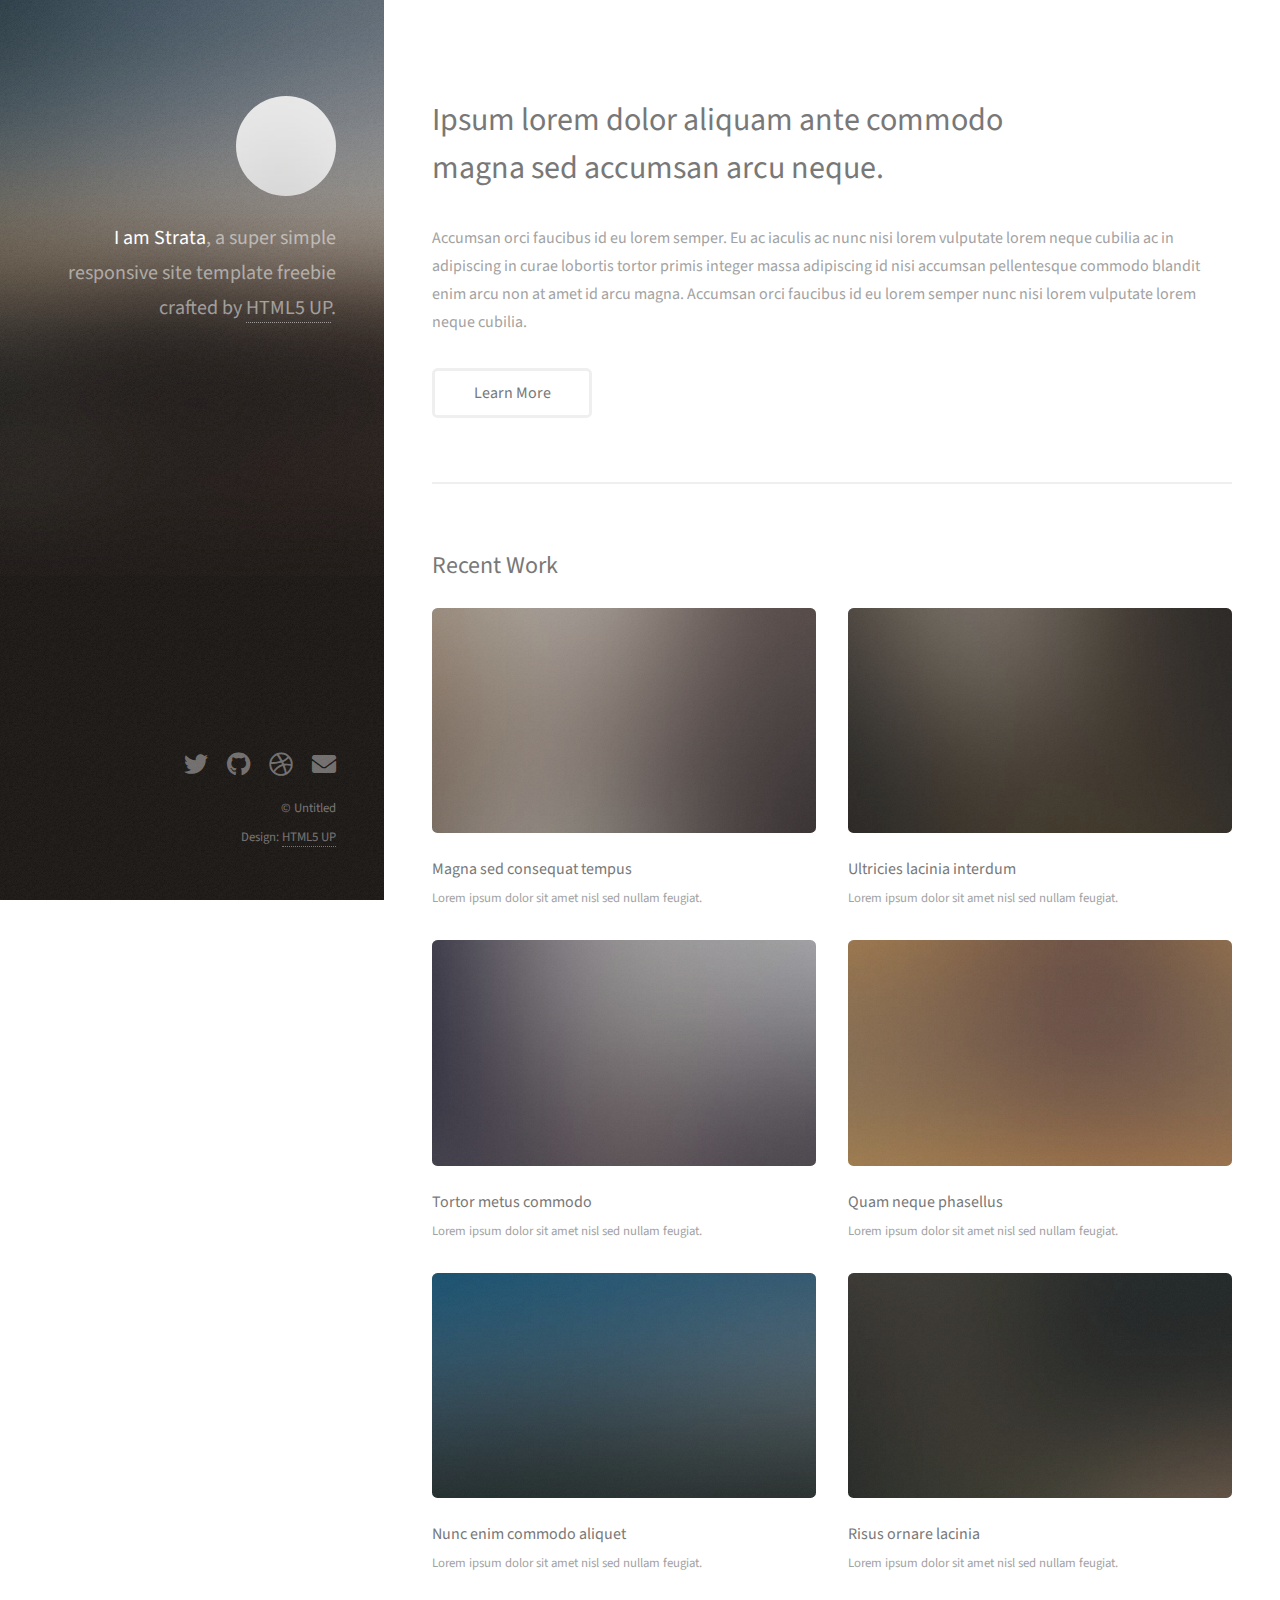
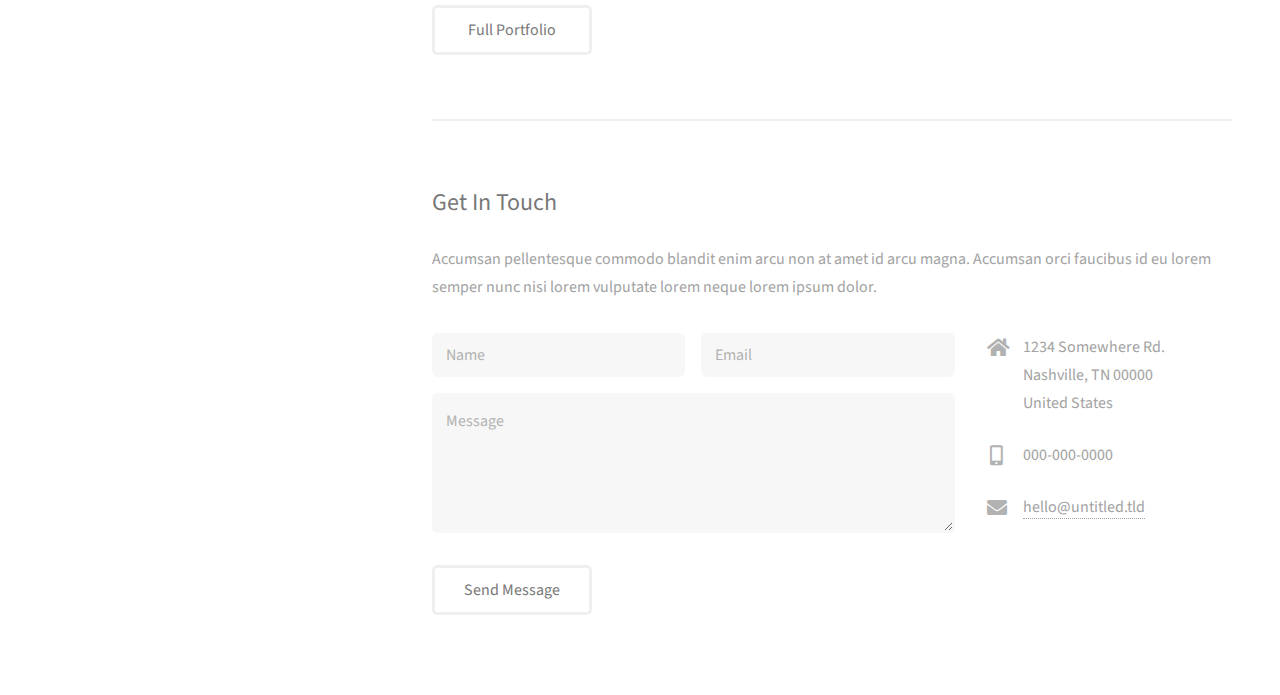
==== html5up-strata/index.html @ d7584b45 "Add files via upload" ====
<!DOCTYPE HTML>
<!--
	Strata by HTML5 UP
	html5up.net | @ajlkn
	Free for personal and commercial use under the CCA 3.0 license (html5up.net/license)
-->
<html>
	<head>
		<title>Strata by HTML5 UP</title>
		<meta charset="utf-8" />
		<meta name="viewport" content="width=device-width, initial-scale=1, user-scalable=no" />
		<link rel="stylesheet" href="assets/css/main.css" />
	</head>
	<body class="is-preload">

		<!-- Header -->
			<header id="header">
				<div class="inner">
					<a href="#" class="image avatar"><img src="images/avatar.jpg" alt="" /></a>
					<h1><strong>I am Strata</strong>, a super simple<br />
					responsive site template freebie<br />
					crafted by <a href="http://html5up.net">HTML5 UP</a>.</h1>
				</div>
			</header>

		<!-- Main -->
			<div id="main">

				<!-- One -->
					<section id="one">
						<header class="major">
							<h2>Ipsum lorem dolor aliquam ante commodo<br />
							magna sed accumsan arcu neque.</h2>
						</header>
						<p>Accumsan orci faucibus id eu lorem semper. Eu ac iaculis ac nunc nisi lorem vulputate lorem neque cubilia ac in adipiscing in curae lobortis tortor primis integer massa adipiscing id nisi accumsan pellentesque commodo blandit enim arcu non at amet id arcu magna. Accumsan orci faucibus id eu lorem semper nunc nisi lorem vulputate lorem neque cubilia.</p>
						<ul class="actions">
							<li><a href="#" class="button">Learn More</a></li>
						</ul>
					</section>

				<!-- Two -->
					<section id="two">
						<h2>Recent Work</h2>
						<div class="row">
							<article class="col-6 col-12-xsmall work-item">
								<a href="images/fulls/01.jpg" class="image fit thumb"><img src="images/thumbs/01.jpg" alt="" /></a>
								<h3>Magna sed consequat tempus</h3>
								<p>Lorem ipsum dolor sit amet nisl sed nullam feugiat.</p>
							</article>
							<article class="col-6 col-12-xsmall work-item">
								<a href="images/fulls/02.jpg" class="image fit thumb"><img src="images/thumbs/02.jpg" alt="" /></a>
								<h3>Ultricies lacinia interdum</h3>
								<p>Lorem ipsum dolor sit amet nisl sed nullam feugiat.</p>
							</article>
							<article class="col-6 col-12-xsmall work-item">
								<a href="images/fulls/03.jpg" class="image fit thumb"><img src="images/thumbs/03.jpg" alt="" /></a>
								<h3>Tortor metus commodo</h3>
								<p>Lorem ipsum dolor sit amet nisl sed nullam feugiat.</p>
							</article>
							<article class="col-6 col-12-xsmall work-item">
								<a href="images/fulls/04.jpg" class="image fit thumb"><img src="images/thumbs/04.jpg" alt="" /></a>
								<h3>Quam neque phasellus</h3>
								<p>Lorem ipsum dolor sit amet nisl sed nullam feugiat.</p>
							</article>
							<article class="col-6 col-12-xsmall work-item">
								<a href="images/fulls/05.jpg" class="image fit thumb"><img src="images/thumbs/05.jpg" alt="" /></a>
								<h3>Nunc enim commodo aliquet</h3>
								<p>Lorem ipsum dolor sit amet nisl sed nullam feugiat.</p>
							</article>
							<article class="col-6 col-12-xsmall work-item">
								<a href="images/fulls/06.jpg" class="image fit thumb"><img src="images/thumbs/06.jpg" alt="" /></a>
								<h3>Risus ornare lacinia</h3>
								<p>Lorem ipsum dolor sit amet nisl sed nullam feugiat.</p>
							</article>
						</div>
						<ul class="actions">
							<li><a href="#" class="button">Full Portfolio</a></li>
						</ul>
					</section>

				<!-- Three -->
					<section id="three">
						<h2>Get In Touch</h2>
						<p>Accumsan pellentesque commodo blandit enim arcu non at amet id arcu magna. Accumsan orci faucibus id eu lorem semper nunc nisi lorem vulputate lorem neque lorem ipsum dolor.</p>
						<div class="row">
							<div class="col-8 col-12-small">
								<form method="post" action="#">
									<div class="row gtr-uniform gtr-50">
										<div class="col-6 col-12-xsmall"><input type="text" name="name" id="name" placeholder="Name" /></div>
										<div class="col-6 col-12-xsmall"><input type="email" name="email" id="email" placeholder="Email" /></div>
										<div class="col-12"><textarea name="message" id="message" placeholder="Message" rows="4"></textarea></div>
									</div>
								</form>
								<ul class="actions">
									<li><input type="submit" value="Send Message" /></li>
								</ul>
							</div>
							<div class="col-4 col-12-small">
								<ul class="labeled-icons">
									<li>
										<h3 class="icon solid fa-home"><span class="label">Address</span></h3>
										1234 Somewhere Rd.<br />
										Nashville, TN 00000<br />
										United States
									</li>
									<li>
										<h3 class="icon solid fa-mobile-alt"><span class="label">Phone</span></h3>
										000-000-0000
									</li>
									<li>
										<h3 class="icon solid fa-envelope"><span class="label">Email</span></h3>
										<a href="#">hello@untitled.tld</a>
									</li>
								</ul>
							</div>
						</div>
					</section>

				<!-- Four -->
				<!--
					<section id="four">
						<h2>Elements</h2>

						<section>
							<h4>Text</h4>
							<p>This is <b>bold</b> and this is <strong>strong</strong>. This is <i>italic</i> and this is <em>emphasized</em>.
							This is <sup>superscript</sup> text and this is <sub>subscript</sub> text.
							This is <u>underlined</u> and this is code: <code>for (;;) { ... }</code>. Finally, <a href="#">this is a link</a>.</p>
							<hr />
							<header>
								<h4>Heading with a Subtitle</h4>
								<p>Lorem ipsum dolor sit amet nullam id egestas urna aliquam</p>
							</header>
							<p>Nunc lacinia ante nunc ac lobortis. Interdum adipiscing gravida odio porttitor sem non mi integer non faucibus ornare mi ut ante amet placerat aliquet. Volutpat eu sed ante lacinia sapien lorem accumsan varius montes viverra nibh in adipiscing blandit tempus accumsan.</p>
							<header>
								<h5>Heading with a Subtitle</h5>
								<p>Lorem ipsum dolor sit amet nullam id egestas urna aliquam</p>
							</header>
							<p>Nunc lacinia ante nunc ac lobortis. Interdum adipiscing gravida odio porttitor sem non mi integer non faucibus ornare mi ut ante amet placerat aliquet. Volutpat eu sed ante lacinia sapien lorem accumsan varius montes viverra nibh in adipiscing blandit tempus accumsan.</p>
							<hr />
							<h2>Heading Level 2</h2>
							<h3>Heading Level 3</h3>
							<h4>Heading Level 4</h4>
							<h5>Heading Level 5</h5>
							<h6>Heading Level 6</h6>
							<hr />
							<h5>Blockquote</h5>
							<blockquote>Fringilla nisl. Donec accumsan interdum nisi, quis tincidunt felis sagittis eget tempus euismod. Vestibulum ante ipsum primis in faucibus vestibulum. Blandit adipiscing eu felis iaculis volutpat ac adipiscing accumsan faucibus. Vestibulum ante ipsum primis in faucibus lorem ipsum dolor sit amet nullam adipiscing eu felis.</blockquote>
							<h5>Preformatted</h5>
							<pre><code>i = 0;

while (!deck.isInOrder()) {
print 'Iteration ' + i;
deck.shuffle();
i++;
}

print 'It took ' + i + ' iterations to sort the deck.';</code></pre>
						</section>

						<section>
							<h4>Lists</h4>
							<div class="row">
								<div class="col-6 col-12-xsmall">
									<h5>Unordered</h5>
									<ul>
										<li>Dolor pulvinar etiam magna etiam.</li>
										<li>Sagittis adipiscing lorem eleifend.</li>
										<li>Felis enim feugiat dolore viverra.</li>
									</ul>
									<h5>Alternate</h5>
									<ul class="alt">
										<li>Dolor pulvinar etiam magna etiam.</li>
										<li>Sagittis adipiscing lorem eleifend.</li>
										<li>Felis enim feugiat dolore viverra.</li>
									</ul>
								</div>
								<div class="col-6 col-12-xsmall">
									<h5>Ordered</h5>
									<ol>
										<li>Dolor pulvinar etiam magna etiam.</li>
										<li>Etiam vel felis at lorem sed viverra.</li>
										<li>Felis enim feugiat dolore viverra.</li>
										<li>Dolor pulvinar etiam magna etiam.</li>
										<li>Etiam vel felis at lorem sed viverra.</li>
										<li>Felis enim feugiat dolore viverra.</li>
									</ol>
									<h5>Icons</h5>
									<ul class="icons">
										<li><a href="#" class="icon brands fa-twitter"><span class="label">Twitter</span></a></li>
										<li><a href="#" class="icon brands fa-facebook-f"><span class="label">Facebook</span></a></li>
										<li><a href="#" class="icon brands fa-instagram"><span class="label">Instagram</span></a></li>
										<li><a href="#" class="icon brands fa-github"><span class="label">Github</span></a></li>
										<li><a href="#" class="icon brands fa-dribbble"><span class="label">Dribbble</span></a></li>
										<li><a href="#" class="icon brands fa-tumblr"><span class="label">Tumblr</span></a></li>
									</ul>
								</div>
							</div>
							<h5>Actions</h5>
							<ul class="actions">
								<li><a href="#" class="button primary">Default</a></li>
								<li><a href="#" class="button">Default</a></li>
							</ul>
							<ul class="actions small">
								<li><a href="#" class="button primary small">Small</a></li>
								<li><a href="#" class="button small">Small</a></li>
							</ul>
							<div class="row">
								<div class="col-6 col-12-small">
									<ul class="actions stacked">
										<li><a href="#" class="button primary">Default</a></li>
										<li><a href="#" class="button">Default</a></li>
									</ul>
								</div>
								<div class="col-6 col-12-small">
									<ul class="actions stacked">
										<li><a href="#" class="button primary small">Small</a></li>
										<li><a href="#" class="button small">Small</a></li>
									</ul>
								</div>
								<div class="col-6 col-12-small">
									<ul class="actions stacked">
										<li><a href="#" class="button primary fit">Default</a></li>
										<li><a href="#" class="button fit">Default</a></li>
									</ul>
								</div>
								<div class="col-6 col-12-small">
									<ul class="actions stacked">
										<li><a href="#" class="button primary small fit">Small</a></li>
										<li><a href="#" class="button small fit">Small</a></li>
									</ul>
								</div>
							</div>
						</section>

						<section>
							<h4>Table</h4>
							<h5>Default</h5>
							<div class="table-wrapper">
								<table>
									<thead>
										<tr>
											<th>Name</th>
											<th>Description</th>
											<th>Price</th>
										</tr>
									</thead>
									<tbody>
										<tr>
											<td>Item One</td>
											<td>Ante turpis integer aliquet porttitor.</td>
											<td>29.99</td>
										</tr>
										<tr>
											<td>Item Two</td>
											<td>Vis ac commodo adipiscing arcu aliquet.</td>
											<td>19.99</td>
										</tr>
										<tr>
											<td>Item Three</td>
											<td> Morbi faucibus arcu accumsan lorem.</td>
											<td>29.99</td>
										</tr>
										<tr>
											<td>Item Four</td>
											<td>Vitae integer tempus condimentum.</td>
											<td>19.99</td>
										</tr>
										<tr>
											<td>Item Five</td>
											<td>Ante turpis integer aliquet porttitor.</td>
											<td>29.99</td>
										</tr>
									</tbody>
									<tfoot>
										<tr>
											<td colspan="2"></td>
											<td>100.00</td>
										</tr>
									</tfoot>
								</table>
							</div>

							<h5>Alternate</h5>
							<div class="table-wrapper">
								<table class="alt">
									<thead>
										<tr>
											<th>Name</th>
											<th>Description</th>
											<th>Price</th>
										</tr>
									</thead>
									<tbody>
										<tr>
											<td>Item One</td>
											<td>Ante turpis integer aliquet porttitor.</td>
											<td>29.99</td>
										</tr>
										<tr>
											<td>Item Two</td>
											<td>Vis ac commodo adipiscing arcu aliquet.</td>
											<td>19.99</td>
										</tr>
										<tr>
											<td>Item Three</td>
											<td> Morbi faucibus arcu accumsan lorem.</td>
											<td>29.99</td>
										</tr>
										<tr>
											<td>Item Four</td>
											<td>Vitae integer tempus condimentum.</td>
											<td>19.99</td>
										</tr>
										<tr>
											<td>Item Five</td>
											<td>Ante turpis integer aliquet porttitor.</td>
											<td>29.99</td>
										</tr>
									</tbody>
									<tfoot>
										<tr>
											<td colspan="2"></td>
											<td>100.00</td>
										</tr>
									</tfoot>
								</table>
							</div>
						</section>

						<section>
							<h4>Buttons</h4>
							<ul class="actions">
								<li><a href="#" class="button primary">Primary</a></li>
								<li><a href="#" class="button">Default</a></li>
							</ul>
							<ul class="actions">
								<li><a href="#" class="button large">Large</a></li>
								<li><a href="#" class="button">Default</a></li>
								<li><a href="#" class="button small">Small</a></li>
							</ul>
							<ul class="actions fit">
								<li><a href="#" class="button primary fit">Fit</a></li>
								<li><a href="#" class="button fit">Fit</a></li>
							</ul>
							<ul class="actions fit small">
								<li><a href="#" class="button primary fit small">Fit + Small</a></li>
								<li><a href="#" class="button fit small">Fit + Small</a></li>
							</ul>
							<ul class="actions">
								<li><a href="#" class="button primary icon solid fa-download">Icon</a></li>
								<li><a href="#" class="button icon solid fa-download">Icon</a></li>
							</ul>
							<ul class="actions">
								<li><span class="button primary disabled">Primary</span></li>
								<li><span class="button disabled">Default</span></li>
							</ul>
						</section>

						<section>
							<h4>Form</h4>
							<form method="post" action="#">
								<div class="row gtr-uniform gtr-50">
									<div class="col-6 col-12-xsmall">
										<input type="text" name="demo-name" id="demo-name" value="" placeholder="Name" />
									</div>
									<div class="col-6 col-12-xsmall">
										<input type="email" name="demo-email" id="demo-email" value="" placeholder="Email" />
									</div>
									<div class="col-12">
										<select name="demo-category" id="demo-category">
											<option value="">- Category -</option>
											<option value="1">Manufacturing</option>
											<option value="1">Shipping</option>
											<option value="1">Administration</option>
											<option value="1">Human Resources</option>
										</select>
									</div>
									<div class="col-4 col-12-small">
										<input type="radio" id="demo-priority-low" name="demo-priority" checked>
										<label for="demo-priority-low">Low Priority</label>
									</div>
									<div class="col-4 col-12-small">
										<input type="radio" id="demo-priority-normal" name="demo-priority">
										<label for="demo-priority-normal">Normal Priority</label>
									</div>
									<div class="col-4 col-12-small">
										<input type="radio" id="demo-priority-high" name="demo-priority">
										<label for="demo-priority-high">High Priority</label>
									</div>
									<div class="col-6 col-12-small">
										<input type="checkbox" id="demo-copy" name="demo-copy">
										<label for="demo-copy">Email me a copy of this message</label>
									</div>
									<div class="col-6 col-12-small">
										<input type="checkbox" id="demo-human" name="demo-human" checked>
										<label for="demo-human">I am a human and not a robot</label>
									</div>
									<div class="col-12">
										<textarea name="demo-message" id="demo-message" placeholder="Enter your message" rows="6"></textarea>
									</div>
									<div class="col-12">
										<ul class="actions">
											<li><input type="submit" value="Send Message" class="primary" /></li>
											<li><input type="reset" value="Reset" /></li>
										</ul>
									</div>
								</div>
							</form>
						</section>

						<section>
							<h4>Image</h4>
							<h5>Fit</h5>
							<div class="box alt">
								<div class="row gtr-50 gtr-uniform">
									<div class="col-12"><span class="image fit"><img src="images/fulls/05.jpg" alt="" /></span></div>
									<div class="col-4"><span class="image fit"><img src="images/thumbs/01.jpg" alt="" /></span></div>
									<div class="col-4"><span class="image fit"><img src="images/thumbs/02.jpg" alt="" /></span></div>
									<div class="col-4"><span class="image fit"><img src="images/thumbs/03.jpg" alt="" /></span></div>
									<div class="col-4"><span class="image fit"><img src="images/thumbs/04.jpg" alt="" /></span></div>
									<div class="col-4"><span class="image fit"><img src="images/thumbs/05.jpg" alt="" /></span></div>
									<div class="col-4"><span class="image fit"><img src="images/thumbs/06.jpg" alt="" /></span></div>
									<div class="col-4"><span class="image fit"><img src="images/thumbs/03.jpg" alt="" /></span></div>
									<div class="col-4"><span class="image fit"><img src="images/thumbs/02.jpg" alt="" /></span></div>
									<div class="col-4"><span class="image fit"><img src="images/thumbs/01.jpg" alt="" /></span></div>
								</div>
							</div>
							<h5>Left &amp; Right</h5>
							<p><span class="image left"><img src="images/avatar.jpg" alt="" /></span>Fringilla nisl. Donec accumsan interdum nisi, quis tincidunt felis sagittis eget. tempus euismod. Vestibulum ante ipsum primis in faucibus vestibulum. Blandit adipiscing eu felis iaculis volutpat ac adipiscing accumsan eu faucibus. Integer ac pellentesque praesent tincidunt felis sagittis eget. tempus euismod. Vestibulum ante ipsum primis in faucibus vestibulum. Blandit adipiscing eu felis iaculis volutpat ac adipiscing accumsan eu faucibus. Integer ac pellentesque praesent. Donec accumsan interdum nisi, quis tincidunt felis sagittis eget. tempus euismod. Vestibulum ante ipsum primis in faucibus vestibulum. Blandit adipiscing eu felis iaculis volutpat ac adipiscing accumsan eu faucibus. Integer ac pellentesque praesent tincidunt felis sagittis eget. tempus euismod. Vestibulum ante ipsum primis in faucibus vestibulum. Blandit adipiscing eu felis iaculis volutpat ac adipiscing accumsan eu faucibus. Integer ac pellentesque praesent.</p>
							<p><span class="image right"><img src="images/avatar.jpg" alt="" /></span>Fringilla nisl. Donec accumsan interdum nisi, quis tincidunt felis sagittis eget. tempus euismod. Vestibulum ante ipsum primis in faucibus vestibulum. Blandit adipiscing eu felis iaculis volutpat ac adipiscing accumsan eu faucibus. Integer ac pellentesque praesent tincidunt felis sagittis eget. tempus euismod. Vestibulum ante ipsum primis in faucibus vestibulum. Blandit adipiscing eu felis iaculis volutpat ac adipiscing accumsan eu faucibus. Integer ac pellentesque praesent. Donec accumsan interdum nisi, quis tincidunt felis sagittis eget. tempus euismod. Vestibulum ante ipsum primis in faucibus vestibulum. Blandit adipiscing eu felis iaculis volutpat ac adipiscing accumsan eu faucibus. Integer ac pellentesque praesent tincidunt felis sagittis eget. tempus euismod. Vestibulum ante ipsum primis in faucibus vestibulum. Blandit adipiscing eu felis iaculis volutpat ac adipiscing accumsan eu faucibus. Integer ac pellentesque praesent.</p>
						</section>

					</section>
				-->

			</div>

		<!-- Footer -->
			<footer id="footer">
				<div class="inner">
					<ul class="icons">
						<li><a href="#" class="icon brands fa-twitter"><span class="label">Twitter</span></a></li>
						<li><a href="#" class="icon brands fa-github"><span class="label">Github</span></a></li>
						<li><a href="#" class="icon brands fa-dribbble"><span class="label">Dribbble</span></a></li>
						<li><a href="#" class="icon solid fa-envelope"><span class="label">Email</span></a></li>
					</ul>
					<ul class="copyright">
						<li>&copy; Untitled</li><li>Design: <a href="http://html5up.net">HTML5 UP</a></li>
					</ul>
				</div>
			</footer>

		<!-- Scripts -->
			<script src="assets/js/jquery.min.js"></script>
			<script src="assets/js/jquery.poptrox.min.js"></script>
			<script src="assets/js/browser.min.js"></script>
			<script src="assets/js/breakpoints.min.js"></script>
			<script src="assets/js/util.js"></script>
			<script src="assets/js/main.js"></script>

	</body>
</html>
---- html5up-strata/assets/css/main.css ----
@import url("fontawesome-all.min.css");
@import url("https://fonts.googleapis.com/css?family=Source+Sans+Pro:400,400italic");

/*
	Strata by HTML5 UP
	html5up.net | @ajlkn
	Free for personal and commercial use under the CCA 3.0 license (html5up.net/license)
*/

html, body, div, span, applet, object,
iframe, h1, h2, h3, h4, h5, h6, p, blockquote,
pre, a, abbr, acronym, address, big, cite,
code, del, dfn, em, img, ins, kbd, q, s, samp,
small, strike, strong, sub, sup, tt, var, b,
u, i, center, dl, dt, dd, ol, ul, li, fieldset,
form, label, legend, table, caption, tbody,
tfoot, thead, tr, th, td, article, aside,
canvas, details, embed, figure, figcaption,
footer, header, hgroup, menu, nav, output, ruby,
section, summary, time, mark, audio, video {
	margin: 0;
	padding: 0;
	border: 0;
	font-size: 100%;
	font: inherit;
	vertical-align: baseline;}

article, aside, details, figcaption, figure,
footer, header, hgroup, menu, nav, section {
	display: block;}

body {
	line-height: 1;
}

ol, ul {
	list-style: none;
}

blockquote, q {
	quotes: none;
}

	blockquote:before, blockquote:after, q:before, q:after {
		content: '';
		content: none;
	}

table {
	border-collapse: collapse;
	border-spacing: 0;
}

body {
	-webkit-text-size-adjust: none;
}

mark {
	background-color: transparent;
	color: inherit;
}

input::-moz-focus-inner {
	border: 0;
	padding: 0;
}

input, select, textarea {
	-moz-appearance: none;
	-webkit-appearance: none;
	-ms-appearance: none;
	appearance: none;
}

/* Basic */

	html {
		box-sizing: border-box;
	}

	*, *:before, *:after {
		box-sizing: inherit;
	}

	body {
		background: #fff;
	}

		body.is-preload *, body.is-preload *:before, body.is-preload *:after {
			-moz-animation: none !important;
			-webkit-animation: none !important;
			-ms-animation: none !important;
			animation: none !important;
			-moz-transition: none !important;
			-webkit-transition: none !important;
			-ms-transition: none !important;
			transition: none !important;
		}

	body, input, select, textarea {
		color: #a2a2a2;
		font-family: "Source Sans Pro", Helvetica, sans-serif;
		font-size: 16pt;
		font-weight: 400;
		line-height: 1.75em;
	}

	a {
		-moz-transition: color 0.2s ease-in-out, border-color 0.2s ease-in-out;
		-webkit-transition: color 0.2s ease-in-out, border-color 0.2s ease-in-out;
		-ms-transition: color 0.2s ease-in-out, border-color 0.2s ease-in-out;
		transition: color 0.2s ease-in-out, border-color 0.2s ease-in-out;
		border-bottom: dotted 1px;
		color: #49bf9d;
		text-decoration: none;
	}

		a:hover {
			border-bottom-color: transparent;
			color: #49bf9d !important;
			text-decoration: none;
		}

	strong, b {
		color: #787878;
		font-weight: 400;
	}

	em, i {
		font-style: italic;
	}

	p {
		margin: 0 0 2em 0;
	}

	h1, h2, h3, h4, h5, h6 {
		color: #787878;
		font-weight: 400;
		line-height: 1em;
		margin: 0 0 1em 0;
	}

		h1 a, h2 a, h3 a, h4 a, h5 a, h6 a {
			color: inherit;
			text-decoration: none;
		}

	h1 {
		font-size: 2em;
		line-height: 1.5em;
	}

	h2 {
		font-size: 1.5em;
		line-height: 1.5em;
	}

	h3 {
		font-size: 1.25em;
		line-height: 1.5em;
	}

	h4 {
		font-size: 1.1em;
		line-height: 1.5em;
	}

	h5 {
		font-size: 0.9em;
		line-height: 1.5em;
	}

	h6 {
		font-size: 0.7em;
		line-height: 1.5em;
	}

	sub {
		font-size: 0.8em;
		position: relative;
		top: 0.5em;
	}

	sup {
		font-size: 0.8em;
		position: relative;
		top: -0.5em;
	}

	hr {
		border: 0;
		border-bottom: solid 2px #efefef;
		margin: 2em 0;
	}

		hr.major {
			margin: 3em 0;
		}

	blockquote {
		border-left: solid 6px #efefef;
		font-style: italic;
		margin: 0 0 2em 0;
		padding: 0.5em 0 0.5em 1.5em;
	}

	code {
		background: #f7f7f7;
		border-radius: 0.35em;
		border: solid 2px #efefef;
		font-family: "Courier New", monospace;
		font-size: 0.9em;
		margin: 0 0.25em;
		padding: 0.25em 0.65em;
	}

	pre {
		-webkit-overflow-scrolling: touch;
		font-family: "Courier New", monospace;
		font-size: 0.9em;
		margin: 0 0 2em 0;
	}

		pre code {
			display: block;
			line-height: 1.75em;
			padding: 1em 1.5em;
			overflow-x: auto;
		}

	.align-left {
		text-align: left;
	}

	.align-center {
		text-align: center;
	}

	.align-right {
		text-align: right;
	}

/* Container */

	.container {
		margin: 0 auto;
		max-width: calc(100% - 4em);
		width: 100%;
	}

		.container.xsmall {
			width: 25%;
		}

		.container.small {
			width: 50%;
		}

		.container.medium {
			width: 75%;
		}

		.container.large {
			width: 125%;
		}

		.container.xlarge {
			width: 150%;
		}

		.container.max {
			width: 100%;
		}

		@media screen and (max-width: 980px) {

			.container {
				width: 100% !important;
				max-width: 100% !important;
			}

		}

		@media screen and (max-width: 480px) {

			.container {
				max-width: calc(100% - 3em);
			}

		}

/* Row */

	.row {
		display: flex;
		flex-wrap: wrap;
		box-sizing: border-box;
		align-items: stretch;
	}

		.row > * {
			box-sizing: border-box;
		}

		.row.gtr-uniform > * > :last-child {
			margin-bottom: 0;
		}

		.row.aln-left {
			justify-content: flex-start;
		}

		.row.aln-center {
			justify-content: center;
		}

		.row.aln-right {
			justify-content: flex-end;
		}

		.row.aln-top {
			align-items: flex-start;
		}

		.row.aln-middle {
			align-items: center;
		}

		.row.aln-bottom {
			align-items: flex-end;
		}

		.row > .imp {
			order: -1;
		}

		.row > .col-1 {
			width: 8.33333%;
		}

		.row > .off-1 {
			margin-left: 8.33333%;
		}

		.row > .col-2 {
			width: 16.66667%;
		}

		.row > .off-2 {
			margin-left: 16.66667%;
		}

		.row > .col-3 {
			width: 25%;
		}

		.row > .off-3 {
			margin-left: 25%;
		}

		.row > .col-4 {
			width: 33.33333%;
		}

		.row > .off-4 {
			margin-left: 33.33333%;
		}

		.row > .col-5 {
			width: 41.66667%;
		}

		.row > .off-5 {
			margin-left: 41.66667%;
		}

		.row > .col-6 {
			width: 50%;
		}

		.row > .off-6 {
			margin-left: 50%;
		}

		.row > .col-7 {
			width: 58.33333%;
		}

		.row > .off-7 {
			margin-left: 58.33333%;
		}

		.row > .col-8 {
			width: 66.66667%;
		}

		.row > .off-8 {
			margin-left: 66.66667%;
		}

		.row > .col-9 {
			width: 75%;
		}

		.row > .off-9 {
			margin-left: 75%;
		}

		.row > .col-10 {
			width: 83.33333%;
		}

		.row > .off-10 {
			margin-left: 83.33333%;
		}

		.row > .col-11 {
			width: 91.66667%;
		}

		.row > .off-11 {
			margin-left: 91.66667%;
		}

		.row > .col-12 {
			width: 100%;
		}

		.row > .off-12 {
			margin-left: 100%;
		}

		.row.gtr-0 {
			margin-top: 0;
			margin-left: 0em;
		}

			.row.gtr-0 > * {
				padding: 0 0 0 0em;
			}

			.row.gtr-0.gtr-uniform {
				margin-top: 0em;
			}

				.row.gtr-0.gtr-uniform > * {
					padding-top: 0em;
				}

		.row.gtr-25 {
			margin-top: 0;
			margin-left: -0.625em;
		}

			.row.gtr-25 > * {
				padding: 0 0 0 0.625em;
			}

			.row.gtr-25.gtr-uniform {
				margin-top: -0.625em;
			}

				.row.gtr-25.gtr-uniform > * {
					padding-top: 0.625em;
				}

		.row.gtr-50 {
			margin-top: 0;
			margin-left: -1.25em;
		}

			.row.gtr-50 > * {
				padding: 0 0 0 1.25em;
			}

			.row.gtr-50.gtr-uniform {
				margin-top: -1.25em;
			}

				.row.gtr-50.gtr-uniform > * {
					padding-top: 1.25em;
				}

		.row {
			margin-top: 0;
			margin-left: -2.5em;
		}

			.row > * {
				padding: 0 0 0 2.5em;
			}

			.row.gtr-uniform {
				margin-top: -2.5em;
			}

				.row.gtr-uniform > * {
					padding-top: 2.5em;
				}

		.row.gtr-150 {
			margin-top: 0;
			margin-left: -3.75em;
		}

			.row.gtr-150 > * {
				padding: 0 0 0 3.75em;
			}

			.row.gtr-150.gtr-uniform {
				margin-top: -3.75em;
			}

				.row.gtr-150.gtr-uniform > * {
					padding-top: 3.75em;
				}

		.row.gtr-200 {
			margin-top: 0;
			margin-left: -5em;
		}

			.row.gtr-200 > * {
				padding: 0 0 0 5em;
			}

			.row.gtr-200.gtr-uniform {
				margin-top: -5em;
			}

				.row.gtr-200.gtr-uniform > * {
					padding-top: 5em;
				}

		@media screen and (max-width: 1800px) {

			.row {
				display: flex;
				flex-wrap: wrap;
				box-sizing: border-box;
				align-items: stretch;
			}

				.row > * {
					box-sizing: border-box;
				}

				.row.gtr-uniform > * > :last-child {
					margin-bottom: 0;
				}

				.row.aln-left {
					justify-content: flex-start;
				}

				.row.aln-center {
					justify-content: center;
				}

				.row.aln-right {
					justify-content: flex-end;
				}

				.row.aln-top {
					align-items: flex-start;
				}

				.row.aln-middle {
					align-items: center;
				}

				.row.aln-bottom {
					align-items: flex-end;
				}

				.row > .imp-xlarge {
					order: -1;
				}

				.row > .col-1-xlarge {
					width: 8.33333%;
				}

				.row > .off-1-xlarge {
					margin-left: 8.33333%;
				}

				.row > .col-2-xlarge {
					width: 16.66667%;
				}

				.row > .off-2-xlarge {
					margin-left: 16.66667%;
				}

				.row > .col-3-xlarge {
					width: 25%;
				}

				.row > .off-3-xlarge {
					margin-left: 25%;
				}

				.row > .col-4-xlarge {
					width: 33.33333%;
				}

				.row > .off-4-xlarge {
					margin-left: 33.33333%;
				}

				.row > .col-5-xlarge {
					width: 41.66667%;
				}

				.row > .off-5-xlarge {
					margin-left: 41.66667%;
				}

				.row > .col-6-xlarge {
					width: 50%;
				}

				.row > .off-6-xlarge {
					margin-left: 50%;
				}

				.row > .col-7-xlarge {
					width: 58.33333%;
				}

				.row > .off-7-xlarge {
					margin-left: 58.33333%;
				}

				.row > .col-8-xlarge {
					width: 66.66667%;
				}

				.row > .off-8-xlarge {
					margin-left: 66.66667%;
				}

				.row > .col-9-xlarge {
					width: 75%;
				}

				.row > .off-9-xlarge {
					margin-left: 75%;
				}

				.row > .col-10-xlarge {
					width: 83.33333%;
				}

				.row > .off-10-xlarge {
					margin-left: 83.33333%;
				}

				.row > .col-11-xlarge {
					width: 91.66667%;
				}

				.row > .off-11-xlarge {
					margin-left: 91.66667%;
				}

				.row > .col-12-xlarge {
					width: 100%;
				}

				.row > .off-12-xlarge {
					margin-left: 100%;
				}

				.row.gtr-0 {
					margin-top: 0;
					margin-left: 0em;
				}

					.row.gtr-0 > * {
						padding: 0 0 0 0em;
					}

					.row.gtr-0.gtr-uniform {
						margin-top: 0em;
					}

						.row.gtr-0.gtr-uniform > * {
							padding-top: 0em;
						}

				.row.gtr-25 {
					margin-top: 0;
					margin-left: -0.625em;
				}

					.row.gtr-25 > * {
						padding: 0 0 0 0.625em;
					}

					.row.gtr-25.gtr-uniform {
						margin-top: -0.625em;
					}

						.row.gtr-25.gtr-uniform > * {
							padding-top: 0.625em;
						}

				.row.gtr-50 {
					margin-top: 0;
					margin-left: -1.25em;
				}

					.row.gtr-50 > * {
						padding: 0 0 0 1.25em;
					}

					.row.gtr-50.gtr-uniform {
						margin-top: -1.25em;
					}

						.row.gtr-50.gtr-uniform > * {
							padding-top: 1.25em;
						}

				.row {
					margin-top: 0;
					margin-left: -2.5em;
				}

					.row > * {
						padding: 0 0 0 2.5em;
					}

					.row.gtr-uniform {
						margin-top: -2.5em;
					}

						.row.gtr-uniform > * {
							padding-top: 2.5em;
						}

				.row.gtr-150 {
					margin-top: 0;
					margin-left: -3.75em;
				}

					.row.gtr-150 > * {
						padding: 0 0 0 3.75em;
					}

					.row.gtr-150.gtr-uniform {
						margin-top: -3.75em;
					}

						.row.gtr-150.gtr-uniform > * {
							padding-top: 3.75em;
						}

				.row.gtr-200 {
					margin-top: 0;
					margin-left: -5em;
				}

					.row.gtr-200 > * {
						padding: 0 0 0 5em;
					}

					.row.gtr-200.gtr-uniform {
						margin-top: -5em;
					}

						.row.gtr-200.gtr-uniform > * {
							padding-top: 5em;
						}

		}

		@media screen and (max-width: 1280px) {

			.row {
				display: flex;
				flex-wrap: wrap;
				box-sizing: border-box;
				align-items: stretch;
			}

				.row > * {
					box-sizing: border-box;
				}

				.row.gtr-uniform > * > :last-child {
					margin-bottom: 0;
				}

				.row.aln-left {
					justify-content: flex-start;
				}

				.row.aln-center {
					justify-content: center;
				}

				.row.aln-right {
					justify-content: flex-end;
				}

				.row.aln-top {
					align-items: flex-start;
				}

				.row.aln-middle {
					align-items: center;
				}

				.row.aln-bottom {
					align-items: flex-end;
				}

				.row > .imp-large {
					order: -1;
				}

				.row > .col-1-large {
					width: 8.33333%;
				}

				.row > .off-1-large {
					margin-left: 8.33333%;
				}

				.row > .col-2-large {
					width: 16.66667%;
				}

				.row > .off-2-large {
					margin-left: 16.66667%;
				}

				.row > .col-3-large {
					width: 25%;
				}

				.row > .off-3-large {
					margin-left: 25%;
				}

				.row > .col-4-large {
					width: 33.33333%;
				}

				.row > .off-4-large {
					margin-left: 33.33333%;
				}

				.row > .col-5-large {
					width: 41.66667%;
				}

				.row > .off-5-large {
					margin-left: 41.66667%;
				}

				.row > .col-6-large {
					width: 50%;
				}

				.row > .off-6-large {
					margin-left: 50%;
				}

				.row > .col-7-large {
					width: 58.33333%;
				}

				.row > .off-7-large {
					margin-left: 58.33333%;
				}

				.row > .col-8-large {
					width: 66.66667%;
				}

				.row > .off-8-large {
					margin-left: 66.66667%;
				}

				.row > .col-9-large {
					width: 75%;
				}

				.row > .off-9-large {
					margin-left: 75%;
				}

				.row > .col-10-large {
					width: 83.33333%;
				}

				.row > .off-10-large {
					margin-left: 83.33333%;
				}

				.row > .col-11-large {
					width: 91.66667%;
				}

				.row > .off-11-large {
					margin-left: 91.66667%;
				}

				.row > .col-12-large {
					width: 100%;
				}

				.row > .off-12-large {
					margin-left: 100%;
				}

				.row.gtr-0 {
					margin-top: 0;
					margin-left: 0em;
				}

					.row.gtr-0 > * {
						padding: 0 0 0 0em;
					}

					.row.gtr-0.gtr-uniform {
						margin-top: 0em;
					}

						.row.gtr-0.gtr-uniform > * {
							padding-top: 0em;
						}

				.row.gtr-25 {
					margin-top: 0;
					margin-left: -0.5em;
				}

					.row.gtr-25 > * {
						padding: 0 0 0 0.5em;
					}

					.row.gtr-25.gtr-uniform {
						margin-top: -0.5em;
					}

						.row.gtr-25.gtr-uniform > * {
							padding-top: 0.5em;
						}

				.row.gtr-50 {
					margin-top: 0;
					margin-left: -1em;
				}

					.row.gtr-50 > * {
						padding: 0 0 0 1em;
					}

					.row.gtr-50.gtr-uniform {
						margin-top: -1em;
					}

						.row.gtr-50.gtr-uniform > * {
							padding-top: 1em;
						}

				.row {
					margin-top: 0;
					margin-left: -2em;
				}

					.row > * {
						padding: 0 0 0 2em;
					}

					.row.gtr-uniform {
						margin-top: -2em;
					}

						.row.gtr-uniform > * {
							padding-top: 2em;
						}

				.row.gtr-150 {
					margin-top: 0;
					margin-left: -3em;
				}

					.row.gtr-150 > * {
						padding: 0 0 0 3em;
					}

					.row.gtr-150.gtr-uniform {
						margin-top: -3em;
					}

						.row.gtr-150.gtr-uniform > * {
							padding-top: 3em;
						}

				.row.gtr-200 {
					margin-top: 0;
					margin-left: -4em;
				}

					.row.gtr-200 > * {
						padding: 0 0 0 4em;
					}

					.row.gtr-200.gtr-uniform {
						margin-top: -4em;
					}

						.row.gtr-200.gtr-uniform > * {
							padding-top: 4em;
						}

		}

		@media screen and (max-width: 980px) {

			.row {
				display: flex;
				flex-wrap: wrap;
				box-sizing: border-box;
				align-items: stretch;
			}

				.row > * {
					box-sizing: border-box;
				}

				.row.gtr-uniform > * > :last-child {
					margin-bottom: 0;
				}

				.row.aln-left {
					justify-content: flex-start;
				}

				.row.aln-center {
					justify-content: center;
				}

				.row.aln-right {
					justify-content: flex-end;
				}

				.row.aln-top {
					align-items: flex-start;
				}

				.row.aln-middle {
					align-items: center;
				}

				.row.aln-bottom {
					align-items: flex-end;
				}

				.row > .imp-medium {
					order: -1;
				}

				.row > .col-1-medium {
					width: 8.33333%;
				}

				.row > .off-1-medium {
					margin-left: 8.33333%;
				}

				.row > .col-2-medium {
					width: 16.66667%;
				}

				.row > .off-2-medium {
					margin-left: 16.66667%;
				}

				.row > .col-3-medium {
					width: 25%;
				}

				.row > .off-3-medium {
					margin-left: 25%;
				}

				.row > .col-4-medium {
					width: 33.33333%;
				}

				.row > .off-4-medium {
					margin-left: 33.33333%;
				}

				.row > .col-5-medium {
					width: 41.66667%;
				}

				.row > .off-5-medium {
					margin-left: 41.66667%;
				}

				.row > .col-6-medium {
					width: 50%;
				}

				.row > .off-6-medium {
					margin-left: 50%;
				}

				.row > .col-7-medium {
					width: 58.33333%;
				}

				.row > .off-7-medium {
					margin-left: 58.33333%;
				}

				.row > .col-8-medium {
					width: 66.66667%;
				}

				.row > .off-8-medium {
					margin-left: 66.66667%;
				}

				.row > .col-9-medium {
					width: 75%;
				}

				.row > .off-9-medium {
					margin-left: 75%;
				}

				.row > .col-10-medium {
					width: 83.33333%;
				}

				.row > .off-10-medium {
					margin-left: 83.33333%;
				}

				.row > .col-11-medium {
					width: 91.66667%;
				}

				.row > .off-11-medium {
					margin-left: 91.66667%;
				}

				.row > .col-12-medium {
					width: 100%;
				}

				.row > .off-12-medium {
					margin-left: 100%;
				}

				.row.gtr-0 {
					margin-top: 0;
					margin-left: 0em;
				}

					.row.gtr-0 > * {
						padding: 0 0 0 0em;
					}

					.row.gtr-0.gtr-uniform {
						margin-top: 0em;
					}

						.row.gtr-0.gtr-uniform > * {
							padding-top: 0em;
						}

				.row.gtr-25 {
					margin-top: 0;
					margin-left: -0.5em;
				}

					.row.gtr-25 > * {
						padding: 0 0 0 0.5em;
					}

					.row.gtr-25.gtr-uniform {
						margin-top: -0.5em;
					}

						.row.gtr-25.gtr-uniform > * {
							padding-top: 0.5em;
						}

				.row.gtr-50 {
					margin-top: 0;
					margin-left: -1em;
				}

					.row.gtr-50 > * {
						padding: 0 0 0 1em;
					}

					.row.gtr-50.gtr-uniform {
						margin-top: -1em;
					}

						.row.gtr-50.gtr-uniform > * {
							padding-top: 1em;
						}

				.row {
					margin-top: 0;
					margin-left: -2em;
				}

					.row > * {
						padding: 0 0 0 2em;
					}

					.row.gtr-uniform {
						margin-top: -2em;
					}

						.row.gtr-uniform > * {
							padding-top: 2em;
						}

				.row.gtr-150 {
					margin-top: 0;
					margin-left: -3em;
				}

					.row.gtr-150 > * {
						padding: 0 0 0 3em;
					}

					.row.gtr-150.gtr-uniform {
						margin-top: -3em;
					}

						.row.gtr-150.gtr-uniform > * {
							padding-top: 3em;
						}

				.row.gtr-200 {
					margin-top: 0;
					margin-left: -4em;
				}

					.row.gtr-200 > * {
						padding: 0 0 0 4em;
					}

					.row.gtr-200.gtr-uniform {
						margin-top: -4em;
					}

						.row.gtr-200.gtr-uniform > * {
							padding-top: 4em;
						}

		}

		@media screen and (max-width: 736px) {

			.row {
				display: flex;
				flex-wrap: wrap;
				box-sizing: border-box;
				align-items: stretch;
			}

				.row > * {
					box-sizing: border-box;
				}

				.row.gtr-uniform > * > :last-child {
					margin-bottom: 0;
				}

				.row.aln-left {
					justify-content: flex-start;
				}

				.row.aln-center {
					justify-content: center;
				}

				.row.aln-right {
					justify-content: flex-end;
				}

				.row.aln-top {
					align-items: flex-start;
				}

				.row.aln-middle {
					align-items: center;
				}

				.row.aln-bottom {
					align-items: flex-end;
				}

				.row > .imp-small {
					order: -1;
				}

				.row > .col-1-small {
					width: 8.33333%;
				}

				.row > .off-1-small {
					margin-left: 8.33333%;
				}

				.row > .col-2-small {
					width: 16.66667%;
				}

				.row > .off-2-small {
					margin-left: 16.66667%;
				}

				.row > .col-3-small {
					width: 25%;
				}

				.row > .off-3-small {
					margin-left: 25%;
				}

				.row > .col-4-small {
					width: 33.33333%;
				}

				.row > .off-4-small {
					margin-left: 33.33333%;
				}

				.row > .col-5-small {
					width: 41.66667%;
				}

				.row > .off-5-small {
					margin-left: 41.66667%;
				}

				.row > .col-6-small {
					width: 50%;
				}

				.row > .off-6-small {
					margin-left: 50%;
				}

				.row > .col-7-small {
					width: 58.33333%;
				}

				.row > .off-7-small {
					margin-left: 58.33333%;
				}

				.row > .col-8-small {
					width: 66.66667%;
				}

				.row > .off-8-small {
					margin-left: 66.66667%;
				}

				.row > .col-9-small {
					width: 75%;
				}

				.row > .off-9-small {
					margin-left: 75%;
				}

				.row > .col-10-small {
					width: 83.33333%;
				}

				.row > .off-10-small {
					margin-left: 83.33333%;
				}

				.row > .col-11-small {
					width: 91.66667%;
				}

				.row > .off-11-small {
					margin-left: 91.66667%;
				}

				.row > .col-12-small {
					width: 100%;
				}

				.row > .off-12-small {
					margin-left: 100%;
				}

				.row.gtr-0 {
					margin-top: 0;
					margin-left: 0em;
				}

					.row.gtr-0 > * {
						padding: 0 0 0 0em;
					}

					.row.gtr-0.gtr-uniform {
						margin-top: 0em;
					}

						.row.gtr-0.gtr-uniform > * {
							padding-top: 0em;
						}

				.row.gtr-25 {
					margin-top: 0;
					margin-left: -0.375em;
				}

					.row.gtr-25 > * {
						padding: 0 0 0 0.375em;
					}

					.row.gtr-25.gtr-uniform {
						margin-top: -0.375em;
					}

						.row.gtr-25.gtr-uniform > * {
							padding-top: 0.375em;
						}

				.row.gtr-50 {
					margin-top: 0;
					margin-left: -0.75em;
				}

					.row.gtr-50 > * {
						padding: 0 0 0 0.75em;
					}

					.row.gtr-50.gtr-uniform {
						margin-top: -0.75em;
					}

						.row.gtr-50.gtr-uniform > * {
							padding-top: 0.75em;
						}

				.row {
					margin-top: 0;
					margin-left: -1.5em;
				}

					.row > * {
						padding: 0 0 0 1.5em;
					}

					.row.gtr-uniform {
						margin-top: -1.5em;
					}

						.row.gtr-uniform > * {
							padding-top: 1.5em;
						}

				.row.gtr-150 {
					margin-top: 0;
					margin-left: -2.25em;
				}

					.row.gtr-150 > * {
						padding: 0 0 0 2.25em;
					}

					.row.gtr-150.gtr-uniform {
						margin-top: -2.25em;
					}

						.row.gtr-150.gtr-uniform > * {
							padding-top: 2.25em;
						}

				.row.gtr-200 {
					margin-top: 0;
					margin-left: -3em;
				}

					.row.gtr-200 > * {
						padding: 0 0 0 3em;
					}

					.row.gtr-200.gtr-uniform {
						margin-top: -3em;
					}

						.row.gtr-200.gtr-uniform > * {
							padding-top: 3em;
						}

		}

		@media screen and (max-width: 480px) {

			.row {
				display: flex;
				flex-wrap: wrap;
				box-sizing: border-box;
				align-items: stretch;
			}

				.row > * {
					box-sizing: border-box;
				}

				.row.gtr-uniform > * > :last-child {
					margin-bottom: 0;
				}

				.row.aln-left {
					justify-content: flex-start;
				}

				.row.aln-center {
					justify-content: center;
				}

				.row.aln-right {
					justify-content: flex-end;
				}

				.row.aln-top {
					align-items: flex-start;
				}

				.row.aln-middle {
					align-items: center;
				}

				.row.aln-bottom {
					align-items: flex-end;
				}

				.row > .imp-xsmall {
					order: -1;
				}

				.row > .col-1-xsmall {
					width: 8.33333%;
				}

				.row > .off-1-xsmall {
					margin-left: 8.33333%;
				}

				.row > .col-2-xsmall {
					width: 16.66667%;
				}

				.row > .off-2-xsmall {
					margin-left: 16.66667%;
				}

				.row > .col-3-xsmall {
					width: 25%;
				}

				.row > .off-3-xsmall {
					margin-left: 25%;
				}

				.row > .col-4-xsmall {
					width: 33.33333%;
				}

				.row > .off-4-xsmall {
					margin-left: 33.33333%;
				}

				.row > .col-5-xsmall {
					width: 41.66667%;
				}

				.row > .off-5-xsmall {
					margin-left: 41.66667%;
				}

				.row > .col-6-xsmall {
					width: 50%;
				}

				.row > .off-6-xsmall {
					margin-left: 50%;
				}

				.row > .col-7-xsmall {
					width: 58.33333%;
				}

				.row > .off-7-xsmall {
					margin-left: 58.33333%;
				}

				.row > .col-8-xsmall {
					width: 66.66667%;
				}

				.row > .off-8-xsmall {
					margin-left: 66.66667%;
				}

				.row > .col-9-xsmall {
					width: 75%;
				}

				.row > .off-9-xsmall {
					margin-left: 75%;
				}

				.row > .col-10-xsmall {
					width: 83.33333%;
				}

				.row > .off-10-xsmall {
					margin-left: 83.33333%;
				}

				.row > .col-11-xsmall {
					width: 91.66667%;
				}

				.row > .off-11-xsmall {
					margin-left: 91.66667%;
				}

				.row > .col-12-xsmall {
					width: 100%;
				}

				.row > .off-12-xsmall {
					margin-left: 100%;
				}

				.row.gtr-0 {
					margin-top: 0;
					margin-left: 0em;
				}

					.row.gtr-0 > * {
						padding: 0 0 0 0em;
					}

					.row.gtr-0.gtr-uniform {
						margin-top: 0em;
					}

						.row.gtr-0.gtr-uniform > * {
							padding-top: 0em;
						}

				.row.gtr-25 {
					margin-top: 0;
					margin-left: -0.375em;
				}

					.row.gtr-25 > * {
						padding: 0 0 0 0.375em;
					}

					.row.gtr-25.gtr-uniform {
						margin-top: -0.375em;
					}

						.row.gtr-25.gtr-uniform > * {
							padding-top: 0.375em;
						}

				.row.gtr-50 {
					margin-top: 0;
					margin-left: -0.75em;
				}

					.row.gtr-50 > * {
						padding: 0 0 0 0.75em;
					}

					.row.gtr-50.gtr-uniform {
						margin-top: -0.75em;
					}

						.row.gtr-50.gtr-uniform > * {
							padding-top: 0.75em;
						}

				.row {
					margin-top: 0;
					margin-left: -1.5em;
				}

					.row > * {
						padding: 0 0 0 1.5em;
					}

					.row.gtr-uniform {
						margin-top: -1.5em;
					}

						.row.gtr-uniform > * {
							padding-top: 1.5em;
						}

				.row.gtr-150 {
					margin-top: 0;
					margin-left: -2.25em;
				}

					.row.gtr-150 > * {
						padding: 0 0 0 2.25em;
					}

					.row.gtr-150.gtr-uniform {
						margin-top: -2.25em;
					}

						.row.gtr-150.gtr-uniform > * {
							padding-top: 2.25em;
						}

				.row.gtr-200 {
					margin-top: 0;
					margin-left: -3em;
				}

					.row.gtr-200 > * {
						padding: 0 0 0 3em;
					}

					.row.gtr-200.gtr-uniform {
						margin-top: -3em;
					}

						.row.gtr-200.gtr-uniform > * {
							padding-top: 3em;
						}

		}

/* Section/Article */

	section.special, article.special {
		text-align: center;
	}

	header p {
		color: #b2b2b2;
		position: relative;
		margin: 0 0 1.5em 0;
	}

	header h2 + p {
		font-size: 1.25em;
		margin-top: -1em;
		line-height: 1.5em;
	}

	header h3 + p {
		font-size: 1.1em;
		margin-top: -0.8em;
		line-height: 1.5em;
	}

	header h4 + p,
	header h5 + p,
	header h6 + p {
		font-size: 0.9em;
		margin-top: -0.6em;
		line-height: 1.5em;
	}

	header.major h2 {
		font-size: 2em;
	}

/* Form */

	form {
		margin: 0 0 2em 0;
	}

	label {
		color: #787878;
		display: block;
		font-size: 0.9em;
		font-weight: 400;
		margin: 0 0 1em 0;
	}

	input[type="text"],
	input[type="password"],
	input[type="email"],
	select,
	textarea {
		-moz-appearance: none;
		-webkit-appearance: none;
		-ms-appearance: none;
		appearance: none;
		background: #f7f7f7;
		border-radius: 0.35em;
		border: solid 2px transparent;
		color: inherit;
		display: block;
		outline: 0;
		padding: 0 0.75em;
		text-decoration: none;
		width: 100%;
	}

		input[type="text"]:invalid,
		input[type="password"]:invalid,
		input[type="email"]:invalid,
		select:invalid,
		textarea:invalid {
			box-shadow: none;
		}

		input[type="text"]:focus,
		input[type="password"]:focus,
		input[type="email"]:focus,
		select:focus,
		textarea:focus {
			border-color: #49bf9d;
		}

	select {
		background-image: url("data:image/svg+xml;charset=utf8,%3Csvg xmlns='http://www.w3.org/2000/svg' width='40' height='40' preserveAspectRatio='none' viewBox='0 0 40 40'%3E%3Cpath d='M9.4,12.3l10.4,10.4l10.4-10.4c0.2-0.2,0.5-0.4,0.9-0.4c0.3,0,0.6,0.1,0.9,0.4l3.3,3.3c0.2,0.2,0.4,0.5,0.4,0.9 c0,0.4-0.1,0.6-0.4,0.9L20.7,31.9c-0.2,0.2-0.5,0.4-0.9,0.4c-0.3,0-0.6-0.1-0.9-0.4L4.3,17.3c-0.2-0.2-0.4-0.5-0.4-0.9 c0-0.4,0.1-0.6,0.4-0.9l3.3-3.3c0.2-0.2,0.5-0.4,0.9-0.4S9.1,12.1,9.4,12.3z' fill='%23dfdfdf' /%3E%3C/svg%3E");
		background-size: 1.25rem;
		background-repeat: no-repeat;
		background-position: calc(100% - 1rem) center;
		height: 2.75em;
		padding-right: 2.75em;
		text-overflow: ellipsis;
	}

		select option {
			color: #787878;
			background: #fff;
		}

		select:focus::-ms-value {
			background-color: transparent;
		}

		select::-ms-expand {
			display: none;
		}

	input[type="text"],
	input[type="password"],
	input[type="email"],
	select {
		height: 2.75em;
	}

	textarea {
		padding: 0.75em;
	}

	input[type="checkbox"],
	input[type="radio"] {
		-moz-appearance: none;
		-webkit-appearance: none;
		-ms-appearance: none;
		appearance: none;
		display: block;
		float: left;
		margin-right: -2em;
		opacity: 0;
		width: 1em;
		z-index: -1;
	}

		input[type="checkbox"] + label,
		input[type="radio"] + label {
			text-decoration: none;
			color: #a2a2a2;
			cursor: pointer;
			display: inline-block;
			font-size: 1em;
			font-weight: 400;
			padding-left: 2.4em;
			padding-right: 0.75em;
			position: relative;
		}

			input[type="checkbox"] + label:before,
			input[type="radio"] + label:before {
				-moz-osx-font-smoothing: grayscale;
				-webkit-font-smoothing: antialiased;
				display: inline-block;
				font-style: normal;
				font-variant: normal;
				text-rendering: auto;
				line-height: 1;
				text-transform: none !important;
				font-family: 'Font Awesome 5 Free';
				font-weight: 900;
			}

			input[type="checkbox"] + label:before,
			input[type="radio"] + label:before {
				background: #f7f7f7;
				border-radius: 0.35em;
				border: solid 2px transparent;
				content: '';
				display: inline-block;
				font-size: 0.8em;
				height: 2.0625em;
				left: 0;
				line-height: 1.85625em;
				position: absolute;
				text-align: center;
				top: 0;
				width: 2.0625em;
			}

		input[type="checkbox"]:checked + label:before,
		input[type="radio"]:checked + label:before {
			background: #787878;
			border-color: #787878;
			color: #fff;
			content: '\f00c';
		}

		input[type="checkbox"]:focus + label:before,
		input[type="radio"]:focus + label:before {
			border-color: #49bf9d;
		}

	input[type="checkbox"] + label:before {
		border-radius: 0.35em;
	}

	input[type="radio"] + label:before {
		border-radius: 100%;
	}

	::-webkit-input-placeholder {
		color: #b2b2b2 !important;
		opacity: 1.0;
	}

	:-moz-placeholder {
		color: #b2b2b2 !important;
		opacity: 1.0;
	}

	::-moz-placeholder {
		color: #b2b2b2 !important;
		opacity: 1.0;
	}

	:-ms-input-placeholder {
		color: #b2b2b2 !important;
		opacity: 1.0;
	}

/* Box */

	.box {
		border-radius: 0.35em;
		border: solid 2px #efefef;
		margin-bottom: 2em;
		padding: 1.5em;
	}

		.box > :last-child,
		.box > :last-child > :last-child,
		.box > :last-child > :last-child > :last-child {
			margin-bottom: 0;
		}

		.box.alt {
			border: 0;
			border-radius: 0;
			padding: 0;
		}

/* Icon */

	.icon {
		text-decoration: none;
		border-bottom: none;
		position: relative;
	}

		.icon:before {
			-moz-osx-font-smoothing: grayscale;
			-webkit-font-smoothing: antialiased;
			display: inline-block;
			font-style: normal;
			font-variant: normal;
			text-rendering: auto;
			line-height: 1;
			text-transform: none !important;
			font-family: 'Font Awesome 5 Free';
			font-weight: 400;
		}

		.icon > .label {
			display: none;
		}

		.icon:before {
			line-height: inherit;
		}

		.icon.solid:before {
			font-weight: 900;
		}

		.icon.brands:before {
			font-family: 'Font Awesome 5 Brands';
		}

/* Image */

	.image {
		border-radius: 0.35em;
		border: 0;
		display: inline-block;
		position: relative;
	}

		.image:before {
			-moz-transition: opacity 0.2s ease-in-out;
			-webkit-transition: opacity 0.2s ease-in-out;
			-ms-transition: opacity 0.2s ease-in-out;
			transition: opacity 0.2s ease-in-out;
			background: url("images/overlay.png");
			border-radius: 0.35em;
			content: '';
			display: block;
			height: 100%;
			left: 0;
			opacity: 0.5;
			position: absolute;
			top: 0;
			width: 100%;
		}

		.image.thumb {
			text-align: center;
		}

			.image.thumb:after {
				-moz-transition: opacity 0.2s ease-in-out;
				-webkit-transition: opacity 0.2s ease-in-out;
				-ms-transition: opacity 0.2s ease-in-out;
				transition: opacity 0.2s ease-in-out;
				border-radius: 0.35em;
				border: solid 3px rgba(255, 255, 255, 0.5);
				color: #fff;
				content: 'View';
				display: inline-block;
				font-size: 0.8em;
				font-weight: 400;
				left: 50%;
				line-height: 2.25em;
				margin: -1.25em 0 0 -3em;
				opacity: 0;
				padding: 0 1.5em;
				position: absolute;
				text-align: center;
				text-decoration: none;
				top: 50%;
				white-space: nowrap;
			}

			.image.thumb:hover:after {
				opacity: 1.0;
			}

			.image.thumb:hover:before {
				background: url("images/overlay.png"), url("images/overlay.png");
				opacity: 1.0;
			}

		.image img {
			border-radius: 0.35em;
			display: block;
		}

		.image.left {
			float: left;
			margin: 0 1.5em 1em 0;
			top: 0.25em;
		}

		.image.right {
			float: right;
			margin: 0 0 1em 1.5em;
			top: 0.25em;
		}

		.image.left, .image.right {
			max-width: 40%;
		}

			.image.left img, .image.right img {
				width: 100%;
			}

		.image.fit {
			display: block;
			margin: 0 0 2em 0;
			width: 100%;
		}

			.image.fit img {
				width: 100%;
			}

		.image.avatar {
			border-radius: 100%;
		}

			.image.avatar:before {
				display: none;
			}

			.image.avatar img {
				border-radius: 100%;
				width: 100%;
			}

/* List */

	ol {
		list-style: decimal;
		margin: 0 0 2em 0;
		padding-left: 1.25em;
	}

		ol li {
			padding-left: 0.25em;
		}

	ul {
		list-style: disc;
		margin: 0 0 2em 0;
		padding-left: 1em;
	}

		ul li {
			padding-left: 0.5em;
		}

		ul.alt {
			list-style: none;
			padding-left: 0;
		}

			ul.alt li {
				border-top: solid 2px #efefef;
				padding: 0.5em 0;
			}

				ul.alt li:first-child {
					border-top: 0;
					padding-top: 0;
				}

	dl {
		margin: 0 0 2em 0;
	}

/* Icons */

	ul.icons {
		cursor: default;
		list-style: none;
		padding-left: 0;
	}

		ul.icons li {
			display: inline-block;
			padding: 0 1em 0 0;
		}

			ul.icons li:last-child {
				padding-right: 0;
			}

			ul.icons li .icon:before {
				font-size: 1.5em;
			}

/* Labeled Icons */

	ul.labeled-icons {
		list-style: none;
		padding: 0;
	}

		ul.labeled-icons li {
			line-height: 1.75em;
			margin: 1.5em 0 0 0;
			padding-left: 2.25em;
			position: relative;
		}

			ul.labeled-icons li:first-child {
				margin-top: 0;
			}

			ul.labeled-icons li a {
				color: inherit;
			}

			ul.labeled-icons li h3 {
				color: #b2b2b2;
				left: 0;
				position: absolute;
				text-align: center;
				top: 0;
				width: 1em;
			}

/* Actions */

	ul.actions {
		display: -moz-flex;
		display: -webkit-flex;
		display: -ms-flex;
		display: flex;
		cursor: default;
		list-style: none;
		margin-left: -1em;
		padding-left: 0;
	}

		ul.actions li {
			padding: 0 0 0 1em;
			vertical-align: middle;
		}

		ul.actions.special {
			-moz-justify-content: center;
			-webkit-justify-content: center;
			-ms-justify-content: center;
			justify-content: center;
			width: 100%;
			margin-left: 0;
		}

			ul.actions.special li:first-child {
				padding-left: 0;
			}

		ul.actions.stacked {
			-moz-flex-direction: column;
			-webkit-flex-direction: column;
			-ms-flex-direction: column;
			flex-direction: column;
			margin-left: 0;
		}

			ul.actions.stacked li {
				padding: 1.3em 0 0 0;
			}

				ul.actions.stacked li:first-child {
					padding-top: 0;
				}

		ul.actions.fit {
			width: calc(100% + 1em);
		}

			ul.actions.fit li {
				-moz-flex-grow: 1;
				-webkit-flex-grow: 1;
				-ms-flex-grow: 1;
				flex-grow: 1;
				-moz-flex-shrink: 1;
				-webkit-flex-shrink: 1;
				-ms-flex-shrink: 1;
				flex-shrink: 1;
				width: 100%;
			}

				ul.actions.fit li > * {
					width: 100%;
				}

			ul.actions.fit.stacked {
				width: 100%;
			}

		@media screen and (max-width: 480px) {

			ul.actions:not(.fixed) {
				-moz-flex-direction: column;
				-webkit-flex-direction: column;
				-ms-flex-direction: column;
				flex-direction: column;
				margin-left: 0;
				width: 100% !important;
			}

				ul.actions:not(.fixed) li {
					-moz-flex-grow: 1;
					-webkit-flex-grow: 1;
					-ms-flex-grow: 1;
					flex-grow: 1;
					-moz-flex-shrink: 1;
					-webkit-flex-shrink: 1;
					-ms-flex-shrink: 1;
					flex-shrink: 1;
					padding: 1em 0 0 0;
					text-align: center;
					width: 100%;
				}

					ul.actions:not(.fixed) li > * {
						width: 100%;
					}

					ul.actions:not(.fixed) li:first-child {
						padding-top: 0;
					}

					ul.actions:not(.fixed) li input[type="submit"],
					ul.actions:not(.fixed) li input[type="reset"],
					ul.actions:not(.fixed) li input[type="button"],
					ul.actions:not(.fixed) li button,
					ul.actions:not(.fixed) li .button {
						width: 100%;
					}

						ul.actions:not(.fixed) li input[type="submit"].icon:before,
						ul.actions:not(.fixed) li input[type="reset"].icon:before,
						ul.actions:not(.fixed) li input[type="button"].icon:before,
						ul.actions:not(.fixed) li button.icon:before,
						ul.actions:not(.fixed) li .button.icon:before {
							margin-left: -0.5em;
						}

		}

/* Table */

	.table-wrapper {
		-webkit-overflow-scrolling: touch;
		overflow-x: auto;
	}

	table {
		margin: 0 0 2em 0;
		width: 100%;
	}

		table tbody tr {
			border: solid 1px #efefef;
			border-left: 0;
			border-right: 0;
		}

			table tbody tr:nth-child(2n + 1) {
				background-color: #f7f7f7;
			}

		table td {
			padding: 0.75em 0.75em;
		}

		table th {
			color: #787878;
			font-size: 0.9em;
			font-weight: 400;
			padding: 0 0.75em 0.75em 0.75em;
			text-align: left;
		}

		table thead {
			border-bottom: solid 2px #efefef;
		}

		table tfoot {
			border-top: solid 2px #efefef;
		}

		table.alt {
			border-collapse: separate;
		}

			table.alt tbody tr td {
				border: solid 2px #efefef;
				border-left-width: 0;
				border-top-width: 0;
			}

				table.alt tbody tr td:first-child {
					border-left-width: 2px;
				}

			table.alt tbody tr:first-child td {
				border-top-width: 2px;
			}

			table.alt thead {
				border-bottom: 0;
			}

			table.alt tfoot {
				border-top: 0;
			}

/* Button */

	input[type="submit"],
	input[type="reset"],
	input[type="button"],
	.button {
		-moz-appearance: none;
		-webkit-appearance: none;
		-ms-appearance: none;
		appearance: none;
		-moz-transition: background-color 0.2s ease-in-out, color 0.2s ease-in-out, border-color 0.2s ease-in-out;
		-webkit-transition: background-color 0.2s ease-in-out, color 0.2s ease-in-out, border-color 0.2s ease-in-out;
		-ms-transition: background-color 0.2s ease-in-out, color 0.2s ease-in-out, border-color 0.2s ease-in-out;
		transition: background-color 0.2s ease-in-out, color 0.2s ease-in-out, border-color 0.2s ease-in-out;
		background-color: transparent;
		border-radius: 0.35em;
		border: solid 3px #efefef;
		color: #787878 !important;
		cursor: pointer;
		display: inline-block;
		font-weight: 400;
		height: 3.15em;
		height: calc(2.75em + 6px);
		line-height: 2.75em;
		min-width: 10em;
		padding: 0 1.5em;
		text-align: center;
		text-decoration: none;
		white-space: nowrap;
	}

		input[type="submit"]:hover,
		input[type="reset"]:hover,
		input[type="button"]:hover,
		.button:hover {
			border-color: #49bf9d;
			color: #49bf9d !important;
		}

		input[type="submit"]:active,
		input[type="reset"]:active,
		input[type="button"]:active,
		.button:active {
			background-color: rgba(73, 191, 157, 0.1);
			border-color: #49bf9d;
			color: #49bf9d !important;
		}

		input[type="submit"].icon,
		input[type="reset"].icon,
		input[type="button"].icon,
		.button.icon {
			padding-left: 1.35em;
		}

			input[type="submit"].icon:before,
			input[type="reset"].icon:before,
			input[type="button"].icon:before,
			.button.icon:before {
				margin-right: 0.5em;
			}

		input[type="submit"].fit,
		input[type="reset"].fit,
		input[type="button"].fit,
		.button.fit {
			min-width: 0;
			width: 100%;
		}

		input[type="submit"].small,
		input[type="reset"].small,
		input[type="button"].small,
		.button.small {
			font-size: 0.8em;
		}

		input[type="submit"].large,
		input[type="reset"].large,
		input[type="button"].large,
		.button.large {
			font-size: 1.35em;
		}

		input[type="submit"].primary,
		input[type="reset"].primary,
		input[type="button"].primary,
		.button.primary {
			background-color: #49bf9d;
			border-color: #49bf9d;
			color: #ffffff !important;
		}

			input[type="submit"].primary:hover,
			input[type="reset"].primary:hover,
			input[type="button"].primary:hover,
			.button.primary:hover {
				background-color: #5cc6a7;
				border-color: #5cc6a7;
			}

			input[type="submit"].primary:active,
			input[type="reset"].primary:active,
			input[type="button"].primary:active,
			.button.primary:active {
				background-color: #3eb08f;
				border-color: #3eb08f;
			}

		input[type="submit"].disabled, input[type="submit"]:disabled,
		input[type="reset"].disabled,
		input[type="reset"]:disabled,
		input[type="button"].disabled,
		input[type="button"]:disabled,
		.button.disabled,
		.button:disabled {
			background-color: #e7e7e7 !important;
			border-color: #e7e7e7 !important;
			color: #b2b2b2 !important;
			cursor: default;
		}

/* Work Item */

	.work-item {
		margin: 0 0 2em 0;
	}

		.work-item .image {
			margin: 0 0 1.5em 0;
		}

		.work-item h3 {
			font-size: 1em;
			margin: 0 0 0.5em 0;
		}

		.work-item p {
			font-size: 0.8em;
			line-height: 1.5em;
			margin: 0;
		}

/* Header */

	#header {
		display: -moz-flex;
		display: -webkit-flex;
		display: -ms-flex;
		display: flex;
		-moz-flex-direction: column;
		-webkit-flex-direction: column;
		-ms-flex-direction: column;
		flex-direction: column;
		-moz-align-items: -moz-flex-end;
		-webkit-align-items: -webkit-flex-end;
		-ms-align-items: -ms-flex-end;
		align-items: flex-end;
		-moz-justify-content: space-between;
		-webkit-justify-content: space-between;
		-ms-justify-content: space-between;
		justify-content: space-between;
		background-color: #1f1815;
		background-attachment: scroll,								scroll;
		background-image: url("images/overlay.png"), url("../../images/bg.jpg");
		background-position: top left,							top left;
		background-repeat: repeat,								no-repeat;
		background-size: auto,								150%;
		color: rgba(255, 255, 255, 0.5);
		height: 100%;
		left: 0;
		padding: 8em 4em;
		position: fixed;
		text-align: right;
		top: 0;
		width: 35%;
	}

		#header > * {
			-moz-flex-shrink: 0;
			-webkit-flex-shrink: 0;
			-ms-flex-shrink: 0;
			flex-shrink: 0;
			width: 100%;
		}

		#header > .inner {
			-moz-flex-grow: 1;
			-webkit-flex-grow: 1;
			-ms-flex-grow: 1;
			flex-grow: 1;
			margin: 0 0 2em 0;
		}

		#header strong, #header b {
			color: #ffffff;
		}

		#header h2, #header h3, #header h4, #header h5, #header h6 {
			color: #ffffff;
		}

		#header h1 {
			color: rgba(255, 255, 255, 0.5);
			font-size: 1.35em;
			line-height: 1.75em;
			margin: 0;
		}

		#header .image.avatar {
			margin: 0 0 1em 0;
			width: 6.25em;
		}

/* Footer */

	#footer .icons {
		margin: 1em 0 0 0;
	}

		#footer .icons a {
			color: rgba(255, 255, 255, 0.4);
		}

	#footer .copyright {
		color: rgba(255, 255, 255, 0.4);
		font-size: 0.8em;
		list-style: none;
		margin: 1em 0 0 0;
		padding: 0;
	}

		#footer .copyright li {
			border-left: solid 1px rgba(255, 255, 255, 0.25);
			display: inline-block;
			line-height: 1em;
			margin-left: 0.75em;
			padding-left: 0.75em;
		}

			#footer .copyright li:first-child {
				border-left: 0;
				margin-left: 0;
				padding-left: 0;
			}

			#footer .copyright li a {
				color: inherit;
			}

/* Main */

	#main {
		margin-left: 35%;
		max-width: 54em;
		padding: 8em 4em 4em 4em;
		width: calc(100% - 35%);
	}

		#main > section {
			border-top: solid 2px #efefef;
			margin: 4em 0 0 0;
			padding: 4em 0 0 0;
		}

			#main > section:first-child {
				border-top: 0;
				margin-top: 0;
				padding-top: 0;
			}

/* Poptrox */

	@-moz-keyframes spin {
		0% {
			-moz-transform: rotate(0deg);
			-webkit-transform: rotate(0deg);
			-ms-transform: rotate(0deg);
			transform: rotate(0deg);
		}

		100% {
			-moz-transform: rotate(360deg);
			-webkit-transform: rotate(360deg);
			-ms-transform: rotate(360deg);
			transform: rotate(360deg);
		}
	}

	@-webkit-keyframes spin {
		0% {
			-moz-transform: rotate(0deg);
			-webkit-transform: rotate(0deg);
			-ms-transform: rotate(0deg);
			transform: rotate(0deg);
		}

		100% {
			-moz-transform: rotate(360deg);
			-webkit-transform: rotate(360deg);
			-ms-transform: rotate(360deg);
			transform: rotate(360deg);
		}
	}

	@-ms-keyframes spin {
		0% {
			-moz-transform: rotate(0deg);
			-webkit-transform: rotate(0deg);
			-ms-transform: rotate(0deg);
			transform: rotate(0deg);
		}

		100% {
			-moz-transform: rotate(360deg);
			-webkit-transform: rotate(360deg);
			-ms-transform: rotate(360deg);
			transform: rotate(360deg);
		}
	}

	@keyframes spin {
		0% {
			-moz-transform: rotate(0deg);
			-webkit-transform: rotate(0deg);
			-ms-transform: rotate(0deg);
			transform: rotate(0deg);
		}

		100% {
			-moz-transform: rotate(360deg);
			-webkit-transform: rotate(360deg);
			-ms-transform: rotate(360deg);
			transform: rotate(360deg);
		}
	}

	.poptrox-popup {
		-moz-box-sizing: content-box;
		-webkit-box-sizing: content-box;
		-ms-box-sizing: content-box;
		box-sizing: content-box;
		-webkit-tap-highlight-color: rgba(255, 255, 255, 0);
		background: #fff;
		border-radius: 0.35em;
		box-shadow: 0 0.1em 0.15em 0 rgba(0, 0, 0, 0.15);
		overflow: hidden;
		padding-bottom: 3em;
	}

		.poptrox-popup .loader {
			text-decoration: none;
			-moz-animation: spin 1s linear infinite;
			-webkit-animation: spin 1s linear infinite;
			-ms-animation: spin 1s linear infinite;
			animation: spin 1s linear infinite;
			font-size: 1.5em;
			height: 1em;
			left: 50%;
			line-height: 1em;
			margin: -0.5em 0 0 -0.5em;
			position: absolute;
			top: 50%;
			width: 1em;
		}

			.poptrox-popup .loader:before {
				-moz-osx-font-smoothing: grayscale;
				-webkit-font-smoothing: antialiased;
				display: inline-block;
				font-style: normal;
				font-variant: normal;
				text-rendering: auto;
				line-height: 1;
				text-transform: none !important;
				font-family: 'Font Awesome 5 Free';
				font-weight: 900;
			}

			.poptrox-popup .loader:before {
				content: '\f1ce';
			}

		.poptrox-popup .caption {
			background: #fff;
			bottom: 0;
			cursor: default;
			font-size: 0.9em;
			height: 3em;
			left: 0;
			line-height: 2.8em;
			position: absolute;
			text-align: center;
			width: 100%;
			z-index: 1;
		}

		.poptrox-popup .nav-next,
		.poptrox-popup .nav-previous {
			text-decoration: none;
			-moz-transition: opacity 0.2s ease-in-out;
			-webkit-transition: opacity 0.2s ease-in-out;
			-ms-transition: opacity 0.2s ease-in-out;
			transition: opacity 0.2s ease-in-out;
			-webkit-tap-highlight-color: rgba(255, 255, 255, 0);
			background: rgba(0, 0, 0, 0.01);
			cursor: pointer;
			height: 100%;
			opacity: 0;
			position: absolute;
			top: 0;
			width: 50%;
		}

			.poptrox-popup .nav-next:before,
			.poptrox-popup .nav-previous:before {
				-moz-osx-font-smoothing: grayscale;
				-webkit-font-smoothing: antialiased;
				display: inline-block;
				font-style: normal;
				font-variant: normal;
				text-rendering: auto;
				line-height: 1;
				text-transform: none !important;
				font-family: 'Font Awesome 5 Free';
				font-weight: 900;
			}

			.poptrox-popup .nav-next:before,
			.poptrox-popup .nav-previous:before {
				color: #fff;
				font-size: 2.5em;
				height: 1em;
				line-height: 1em;
				margin-top: -0.75em;
				position: absolute;
				text-align: center;
				top: 50%;
				width: 1.5em;
			}

		.poptrox-popup .nav-next {
			right: 0;
		}

			.poptrox-popup .nav-next:before {
				content: '\f105';
				right: 0;
			}

		.poptrox-popup .nav-previous {
			left: 0;
		}

			.poptrox-popup .nav-previous:before {
				content: '\f104';
				left: 0;
			}

		.poptrox-popup .closer {
			text-decoration: none;
			-moz-transition: opacity 0.2s ease-in-out;
			-webkit-transition: opacity 0.2s ease-in-out;
			-ms-transition: opacity 0.2s ease-in-out;
			transition: opacity 0.2s ease-in-out;
			-webkit-tap-highlight-color: rgba(255, 255, 255, 0);
			color: #fff;
			height: 4em;
			line-height: 4em;
			opacity: 0;
			position: absolute;
			right: 0;
			text-align: center;
			top: 0;
			width: 4em;
			z-index: 2;
		}

			.poptrox-popup .closer:before {
				-moz-osx-font-smoothing: grayscale;
				-webkit-font-smoothing: antialiased;
				display: inline-block;
				font-style: normal;
				font-variant: normal;
				text-rendering: auto;
				line-height: 1;
				text-transform: none !important;
				font-family: 'Font Awesome 5 Free';
				font-weight: 900;
			}

			.poptrox-popup .closer:before {
				-moz-box-sizing: content-box;
				-webkit-box-sizing: content-box;
				-ms-box-sizing: content-box;
				box-sizing: content-box;
				border-radius: 100%;
				border: solid 3px rgba(255, 255, 255, 0.5);
				content: '\f00d';
				display: block;
				font-size: 1em;
				height: 1.75em;
				left: 50%;
				line-height: 1.75em;
				margin: -0.875em 0 0 -0.875em;
				position: absolute;
				top: 50%;
				width: 1.75em;
			}

		.poptrox-popup:hover .nav-next,
		.poptrox-popup:hover .nav-previous {
			opacity: 0.5;
		}

			.poptrox-popup:hover .nav-next:hover,
			.poptrox-popup:hover .nav-previous:hover {
				opacity: 1.0;
			}

		.poptrox-popup:hover .closer {
			opacity: 0.5;
		}

			.poptrox-popup:hover .closer:hover {
				opacity: 1.0;
			}

/* Touch */

	body.is-touch .image.thumb:before {
		opacity: 0.5 !important;
	}

	body.is-touch .image.thumb:after {
		display: none !important;
	}

	body.is-touch #header {
		background-attachment: scroll;
		background-size: auto, cover;
	}

	body.is-touch .poptrox-popup .nav-next,
	body.is-touch .poptrox-popup .nav-previous,
	body.is-touch .poptrox-popup .closer {
		opacity: 1.0 !important;
	}

/* XLarge */

	@media screen and (max-width: 1800px) {

		/* Basic */

			body, input, select, textarea {
				font-size: 12pt;
			}

	}

/* Large */

	@media screen and (max-width: 1280px) {

		/* Header */

			#header {
				padding: 6em 3em 3em 3em;
				width: 30%;
			}

				#header h1 {
					font-size: 1.25em;
				}

					#header h1 br {
						display: none;
					}

				#header > .inner {
					margin-bottom: 0;
				}

		/* Footer */

			#footer .copyright li {
				border-left-width: 0;
				display: block;
				line-height: 2.25em;
				margin-left: 0;
				padding-left: 0;
			}

		/* Main */

			#main {
				margin-left: 30%;
				max-width: none;
				padding: 6em 3em 3em 3em;
				width: calc(100% - 30%);
			}

	}

/* Medium */

	@media screen and (max-width: 980px) {

		/* Basic */

			h1 br, h2 br, h3 br, h4 br, h5 br, h6 br {
				display: none;
			}

		/* List */

			ul.icons li .icon {
				font-size: 1.25em;
			}

		/* Header */

			#header {
				background-attachment: scroll;
				background-position: top left, center center;
				background-size: auto,		cover;
				left: auto;
				padding: 6em 4em;
				position: relative;
				text-align: center;
				top: auto;
				width: 100%;
				display: block;
			}

				#header h1 {
					font-size: 1.75em;
				}

					#header h1 br {
						display: inline;
					}

		/* Footer */

			#footer {
				background-attachment: scroll;
				background-color: #1f1815;
				background-image: url("images/overlay.png"), url("../../images/bg.jpg");
				background-position: top left,						bottom center;
				background-repeat: repeat,							no-repeat;
				background-size: auto,							cover;
				bottom: auto;
				left: auto;
				padding: 4em 4em 6em 4em;
				position: relative;
				text-align: center;
				width: 100%;
			}

				#footer .icons {
					margin: 0 0 1em 0;
				}

				#footer .copyright {
					margin: 0 0 1em 0;
				}

					#footer .copyright li {
						border-left-width: 1px;
						display: inline-block;
						line-height: 1em;
						margin-left: 0.75em;
						padding-left: 0.75em;
					}

		/* Main */

			#main {
				margin: 0;
				padding: 6em 4em;
				width: 100%;
			}

	}

/* Small */

	@media screen and (max-width: 736px) {

		/* Basic */

			h1 {
				font-size: 1.5em;
			}

			h2 {
				font-size: 1.2em;
			}

			h3 {
				font-size: 1em;
			}

		/* Section/Article */

			section.special, article.special {
				text-align: center;
			}

			header.major h2 {
				font-size: 1.35em;
			}

		/* List */

			ul.labeled-icons li {
				padding-left: 2em;
			}

				ul.labeled-icons li h3 {
					line-height: 1.75em;
				}

		/* Header */

			#header {
				padding: 2.25em 1.5em;
			}

				#header h1 {
					font-size: 1.35em;
				}

		/* Footer */

			#footer {
				padding: 2.25em 1.5em;
			}

		/* Main */

			#main {
				padding: 2.25em 1.5em 0.25em 1.5em;
			}

				#main > section {
					margin: 2.25em 0 0 0;
					padding: 2.25em 0 0 0;
				}

		/* Poptrox */

			.poptrox-popup {
				border-radius: 0;
			}

				.poptrox-popup .nav-next:before,
				.poptrox-popup .nav-previous:before {
					margin-top: -1em;
				}

	}

/* XSmall */

	@media screen and (max-width: 480px) {

		/* Header */

			#header {
				padding: 4.5em 1.5em;
			}

				#header h1 br {
					display: none;
				}

		/* Footer */

			#footer .copyright li {
				border-left-width: 0;
				display: block;
				line-height: 2.25em;
				margin-left: 0;
				padding-left: 0;
			}

	}
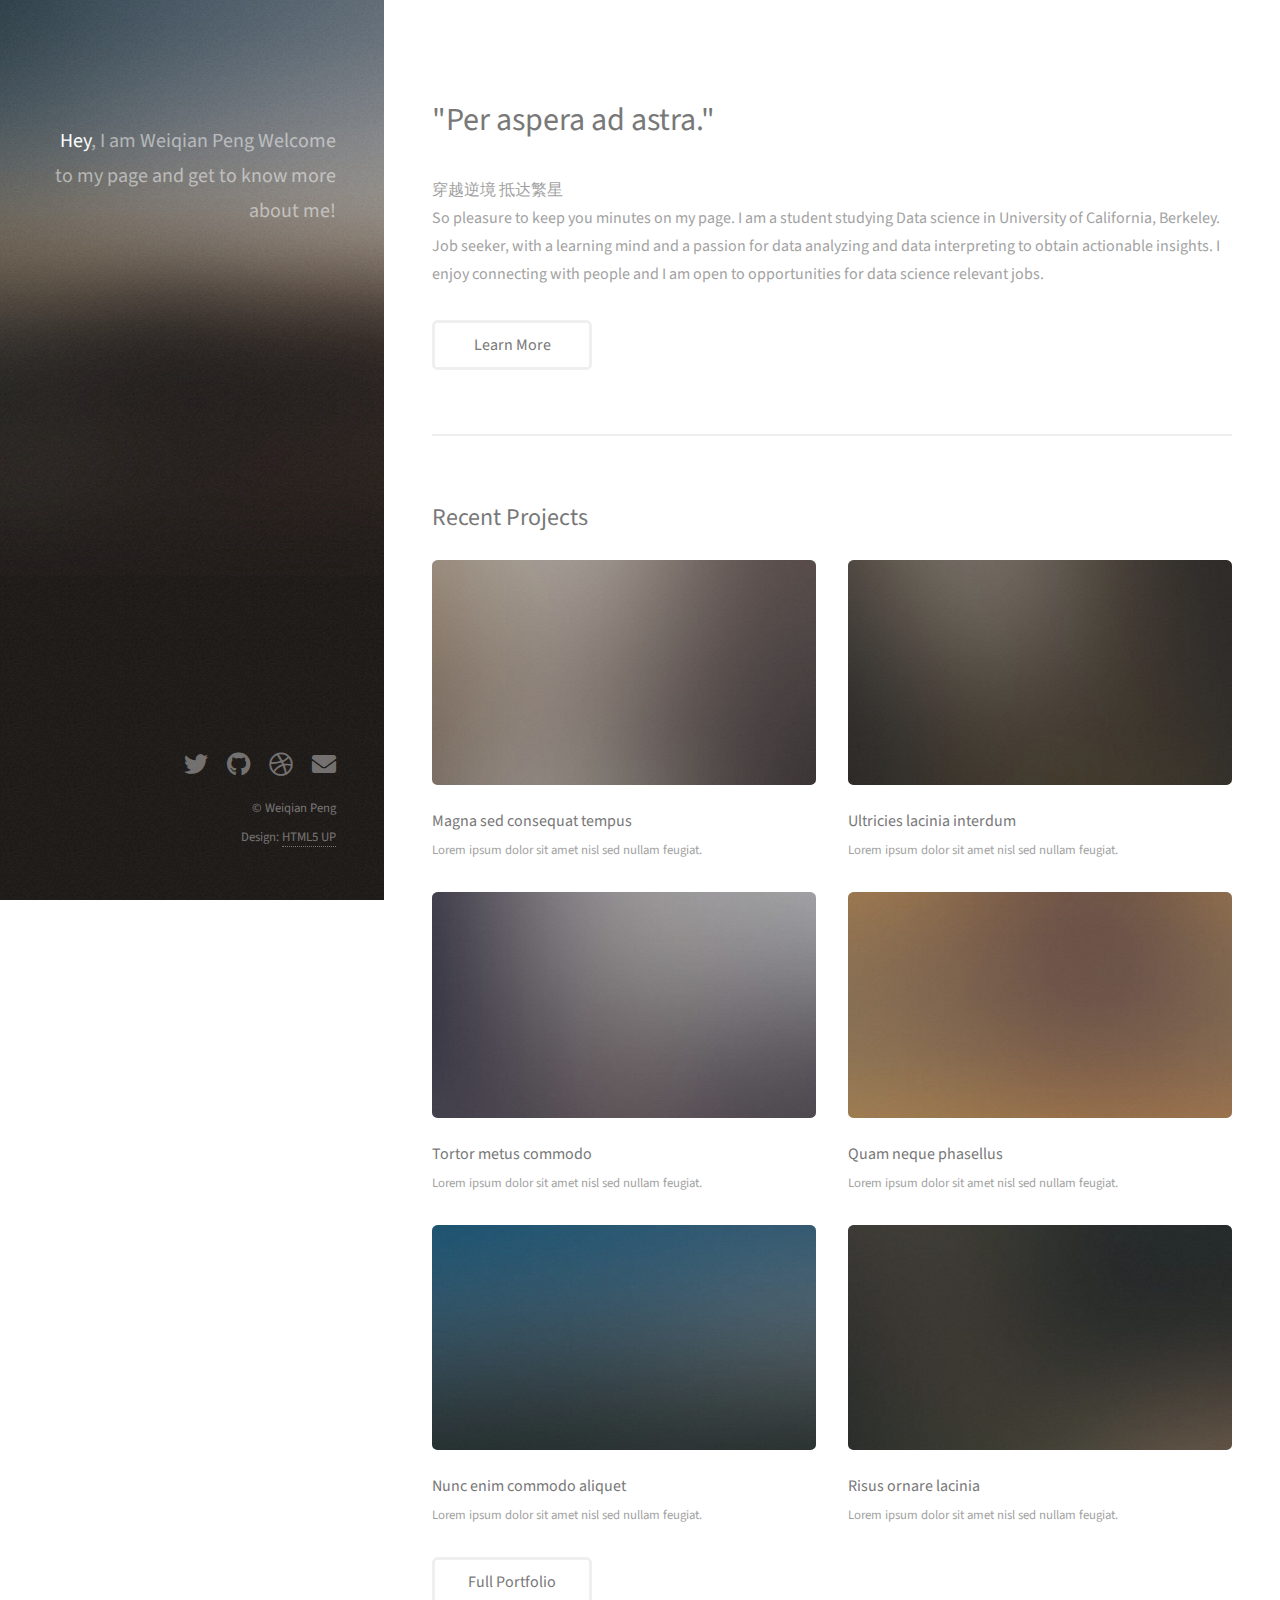
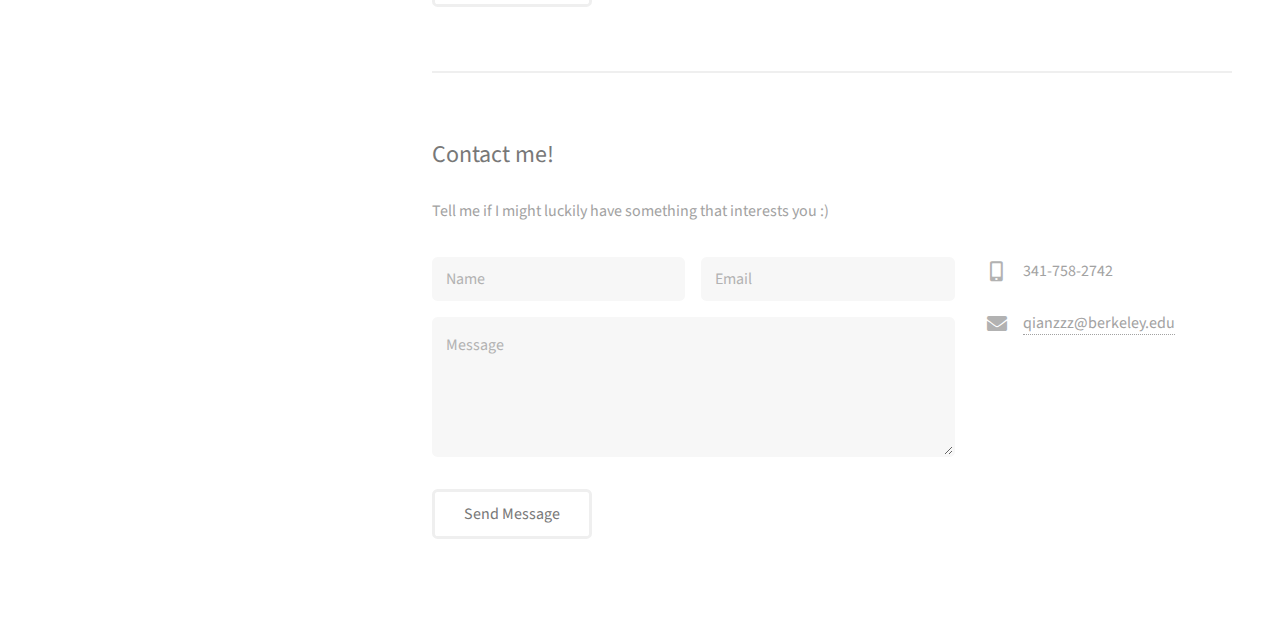
==== commit 6286ea8d: "Update index.html" ====
--- a/html5up-strata/index.html
+++ b/html5up-strata/index.html
@@ -6,7 +6,8 @@
 -->
 <html>
 	<head>
-		<title>Strata by HTML5 UP</title>
+		<title>Weiqian Peng(彭炜谦)</title>
+		<link rel="icon" href="123443413.ico放网页图标" type="123443413.ico"/>
 		<meta charset="utf-8" />
 		<meta name="viewport" content="width=device-width, initial-scale=1, user-scalable=no" />
 		<link rel="stylesheet" href="assets/css/main.css" />
@@ -16,10 +17,11 @@
 		<!-- Header -->
 			<header id="header">
 				<div class="inner">
-					<a href="#" class="image avatar"><img src="images/avatar.jpg" alt="" /></a>
-					<h1><strong>I am Strata</strong>, a super simple<br />
-					responsive site template freebie<br />
-					crafted by <a href="http://html5up.net">HTML5 UP</a>.</h1>
+					<a href="#" class="image avatar"><img src="images/avatar.jpg网页头像" alt="" /></a>
+					<h1><strong>Hey</strong>, I am Weiqian Peng<br />
+					Welcome to my page<br />
+					and get to know more about me</a>!</h1>
+
 				</div>
 			</header>
 
@@ -29,10 +31,11 @@
 				<!-- One -->
 					<section id="one">
 						<header class="major">
-							<h2>Ipsum lorem dolor aliquam ante commodo<br />
-							magna sed accumsan arcu neque.</h2>
+							<h2>"Per aspera ad astra."</h2>
+							穿越逆境 抵达繁星</h2>
+
 						</header>
-						<p>Accumsan orci faucibus id eu lorem semper. Eu ac iaculis ac nunc nisi lorem vulputate lorem neque cubilia ac in adipiscing in curae lobortis tortor primis integer massa adipiscing id nisi accumsan pellentesque commodo blandit enim arcu non at amet id arcu magna. Accumsan orci faucibus id eu lorem semper nunc nisi lorem vulputate lorem neque cubilia.</p>
+						<p> So pleasure to keep you minutes on my page. I am a student studying Data science in University of California, Berkeley. Job seeker, with a learning mind and a passion for data analyzing and data interpreting to obtain actionable insights. I enjoy connecting with people and I am open to opportunities for data science relevant jobs.</p>
 						<ul class="actions">
 							<li><a href="#" class="button">Learn More</a></li>
 						</ul>
@@ -40,7 +43,7 @@
 
 				<!-- Two -->
 					<section id="two">
-						<h2>Recent Work</h2>
+						<h2>Recent Projects</h2>
 						<div class="row">
 							<article class="col-6 col-12-xsmall work-item">
 								<a href="images/fulls/01.jpg" class="image fit thumb"><img src="images/thumbs/01.jpg" alt="" /></a>
@@ -80,8 +83,8 @@
 
 				<!-- Three -->
 					<section id="three">
-						<h2>Get In Touch</h2>
-						<p>Accumsan pellentesque commodo blandit enim arcu non at amet id arcu magna. Accumsan orci faucibus id eu lorem semper nunc nisi lorem vulputate lorem neque lorem ipsum dolor.</p>
+						<h2>Contact me!</h2>
+						<p>Tell me if I might luckily have something that interests you :)</p>
 						<div class="row">
 							<div class="col-8 col-12-small">
 								<form method="post" action="#">
@@ -97,19 +100,14 @@
 							</div>
 							<div class="col-4 col-12-small">
 								<ul class="labeled-icons">
-									<li>
-										<h3 class="icon solid fa-home"><span class="label">Address</span></h3>
-										1234 Somewhere Rd.<br />
-										Nashville, TN 00000<br />
-										United States
-									</li>
+								
 									<li>
 										<h3 class="icon solid fa-mobile-alt"><span class="label">Phone</span></h3>
-										000-000-0000
+										341-758-2742
 									</li>
 									<li>
 										<h3 class="icon solid fa-envelope"><span class="label">Email</span></h3>
-										<a href="#">hello@untitled.tld</a>
+										<a href="#">qianzzz@berkeley.edu</a>
 									</li>
 								</ul>
 							</div>
@@ -442,11 +440,11 @@
 					<ul class="icons">
 						<li><a href="#" class="icon brands fa-twitter"><span class="label">Twitter</span></a></li>
 						<li><a href="#" class="icon brands fa-github"><span class="label">Github</span></a></li>
-						<li><a href="#" class="icon brands fa-dribbble"><span class="label">Dribbble</span></a></li>
+						<li><a href="#" class="icon brands fa-dribbble"><span class="label">Resume</span></a></li>
 						<li><a href="#" class="icon solid fa-envelope"><span class="label">Email</span></a></li>
 					</ul>
 					<ul class="copyright">
-						<li>&copy; Untitled</li><li>Design: <a href="http://html5up.net">HTML5 UP</a></li>
+						<li>&copy; Weiqian Peng</li><li>Design: <a href="http://html5up.net">HTML5 UP</a></li>
 					</ul>
 				</div>
 			</footer>
@@ -460,4 +458,4 @@
 			<script src="assets/js/main.js"></script>
 
 	</body>
-</html>+</html>
